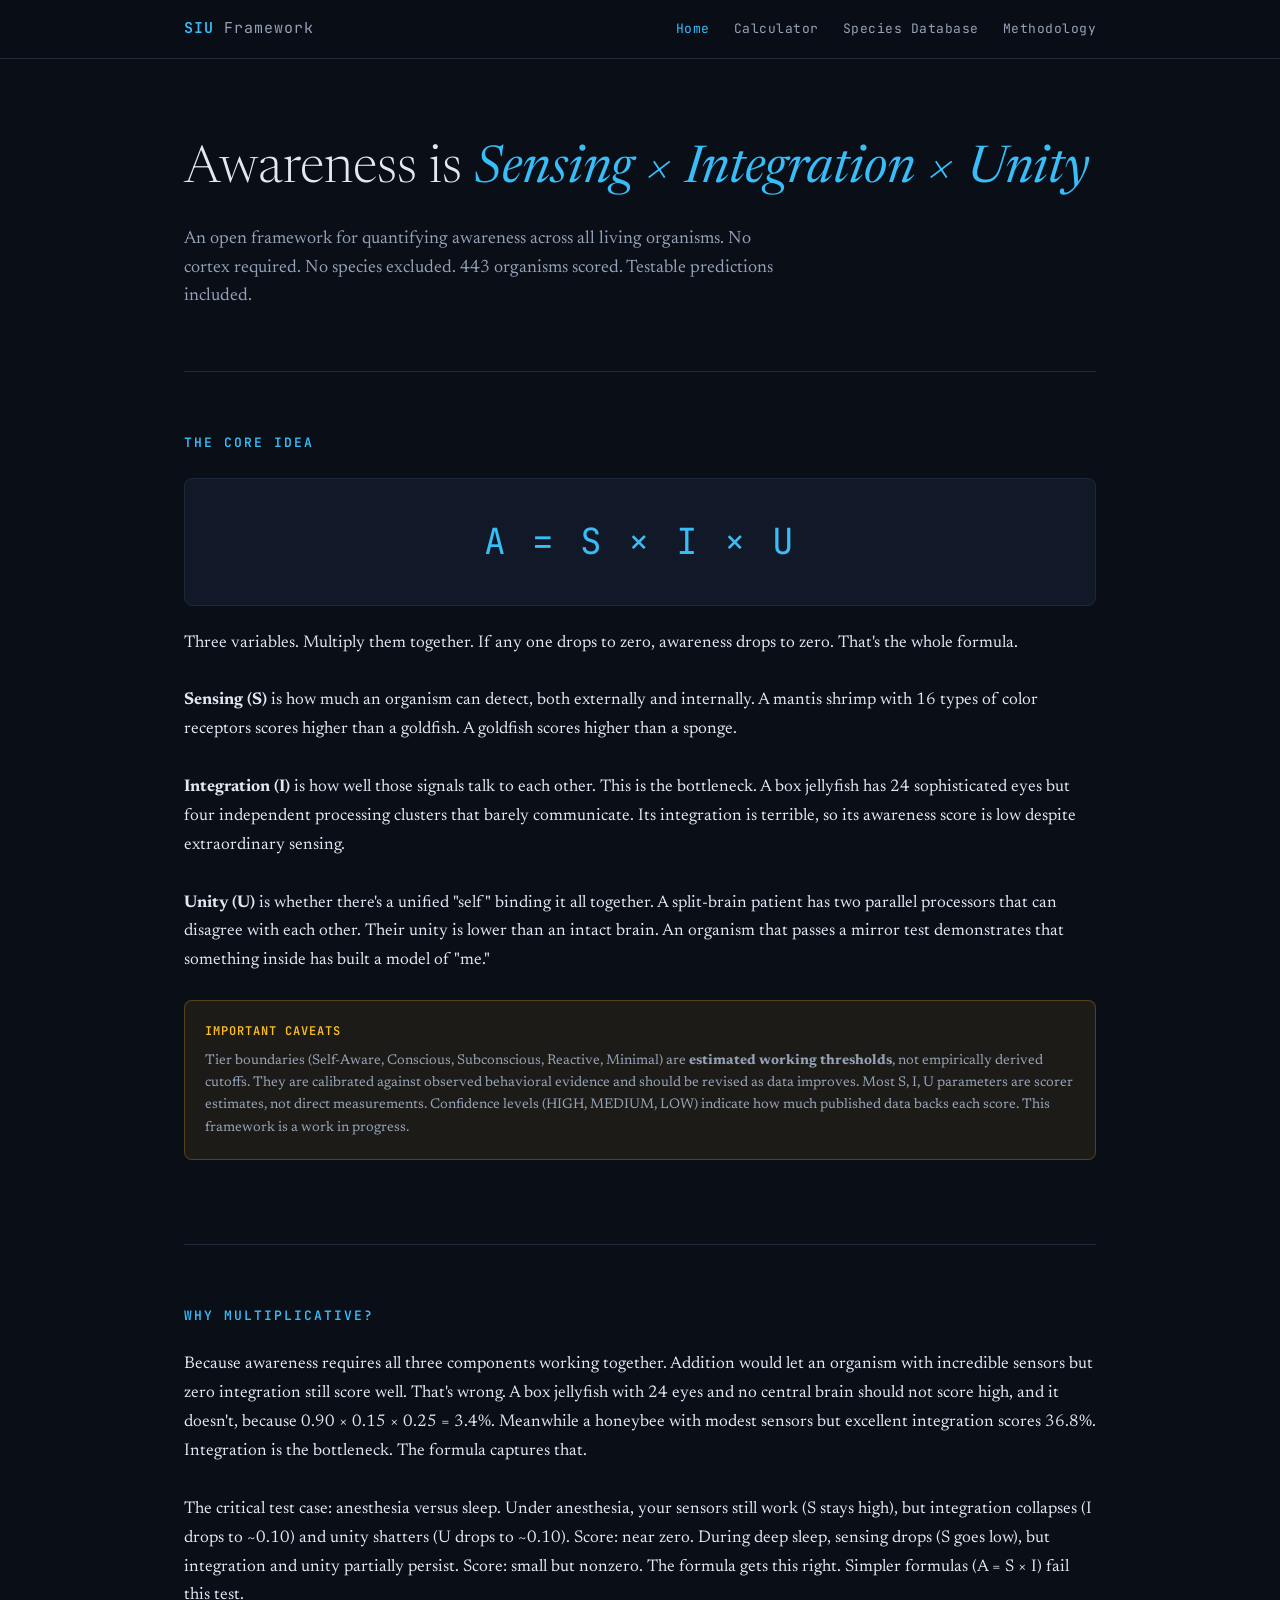
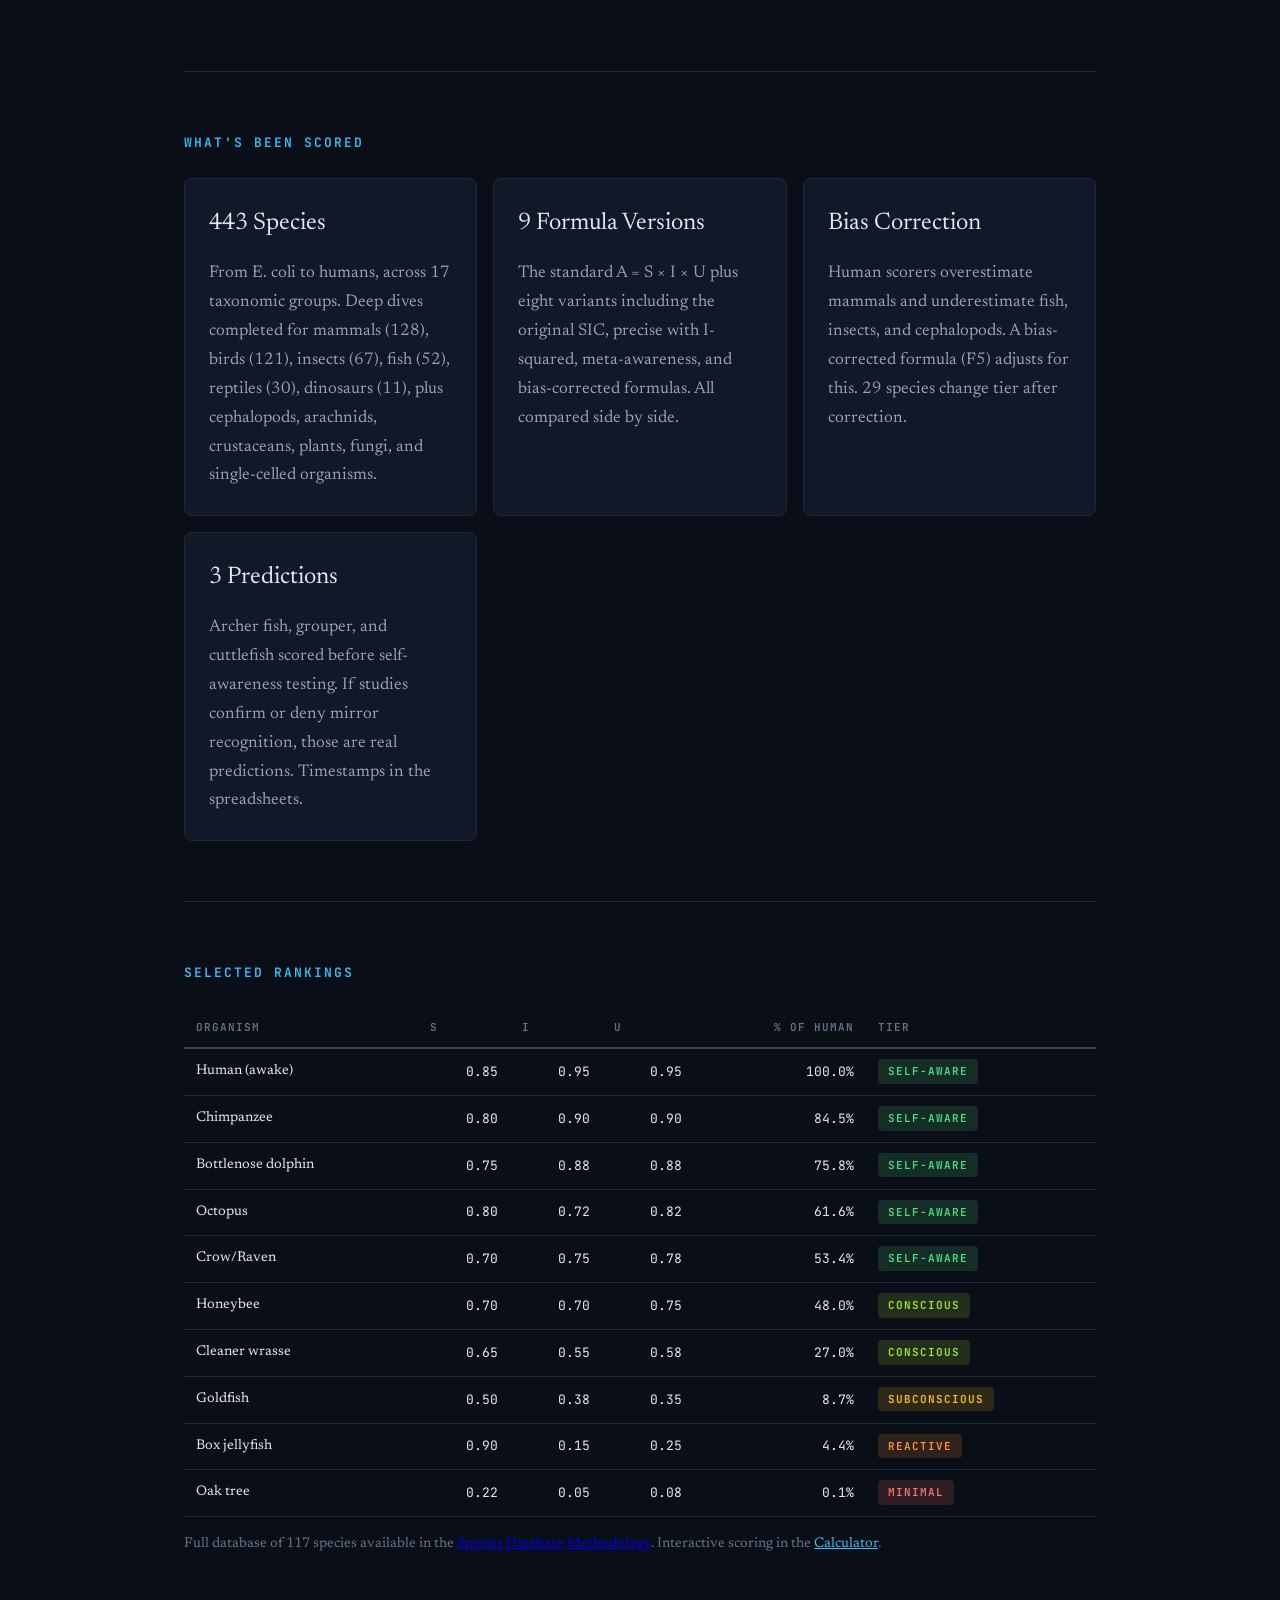
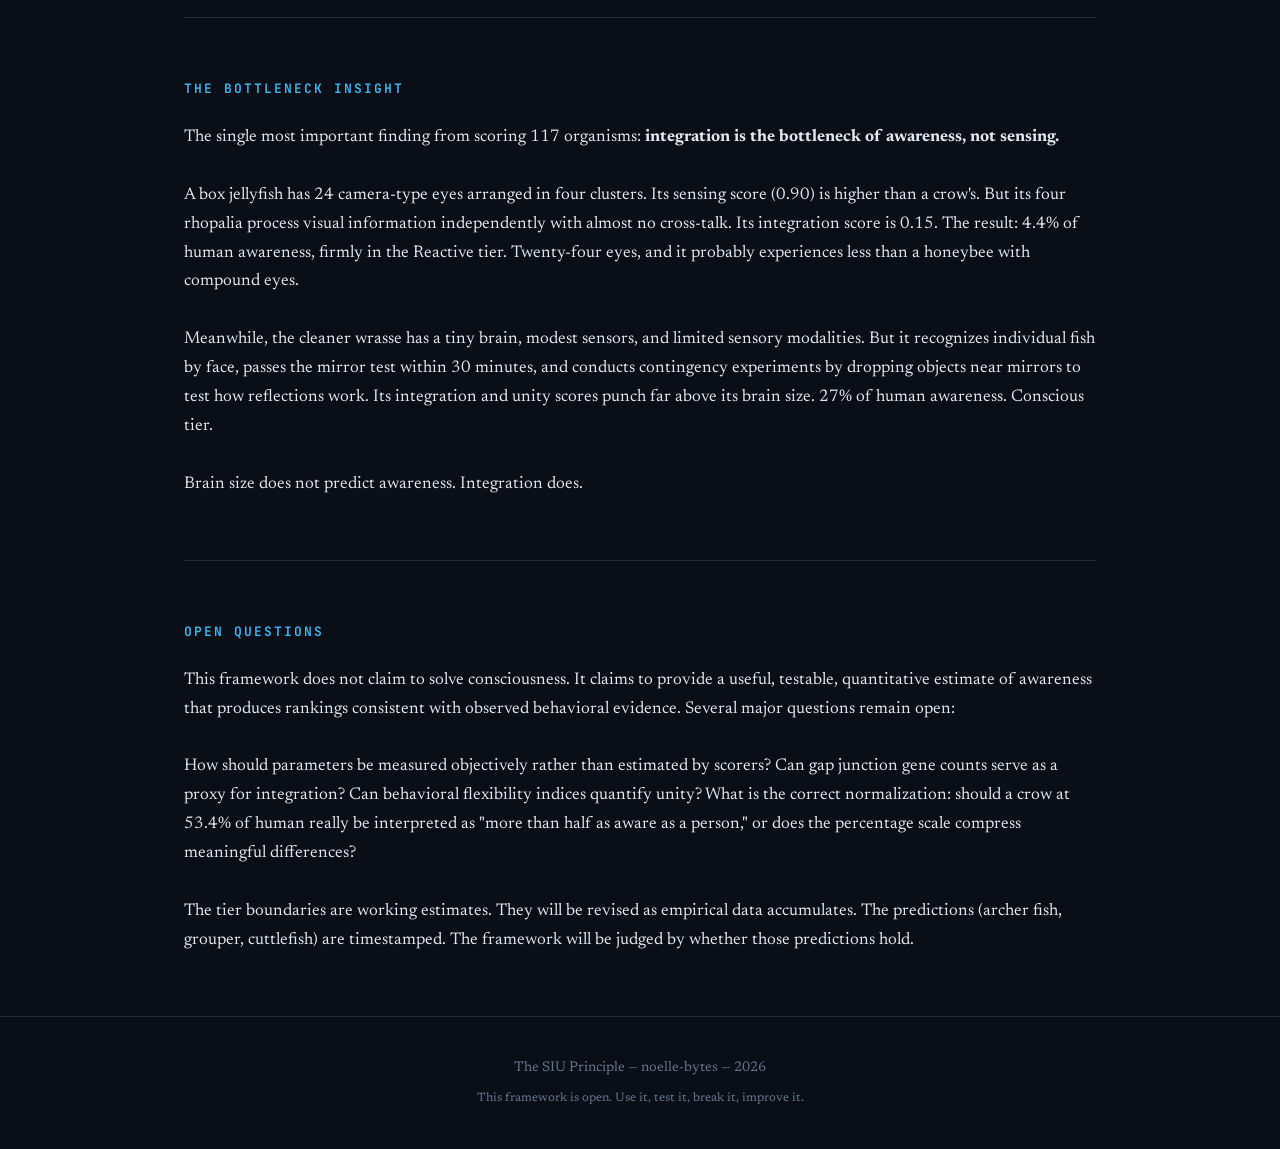
==== index.html @ 728e0bf7 "Add files via upload" ====
<!DOCTYPE html>
<html lang="en">
<head>
  <meta charset="UTF-8">
  <meta name="viewport" content="width=device-width, initial-scale=1.0">
  <title>The SIU Principle - A Framework for Measuring Awareness</title>
  <meta name="description" content="An open framework for quantifying awareness across all organisms using Sensing, Integration, and Unity. 117 species scored. Interactive calculator.">
  <link rel="stylesheet" href="style.css">
  <link rel="manifest" href="manifest.json">
  <meta name="theme-color" content="#0a0a0f">
  <link rel="apple-touch-icon" href="icon-192.png">
  <meta name="apple-mobile-web-app-capable" content="yes">
</head>
<body>

<nav>
  <div class="container">
    <a href="index.html" class="logo">SIU <span>Framework</span></a>
    <div class="links">
      <a href="index.html" class="active">Home</a>
      <a href="calculator.html">Calculator</a>
      <a href="species.html">Species Database</a>
      <a href="methodology.html">Methodology</a>
    </div>
  </div>
</nav>

<div class="container">

  <div class="hero">
    <h1>Awareness is <em>Sensing &times; Integration &times; Unity</em></h1>
    <p class="subtitle">An open framework for quantifying awareness across all living organisms. No cortex required. No species excluded. 443 organisms scored. Testable predictions included.</p>
  </div>

  <section>
    <h2>The Core Idea</h2>
    <div class="formula-display">A = S &times; I &times; U</div>
    <p>Three variables. Multiply them together. If any one drops to zero, awareness drops to zero. That's the whole formula.</p>
    <br>
    <p><strong>Sensing (S)</strong> is how much an organism can detect, both externally and internally. A mantis shrimp with 16 types of color receptors scores higher than a goldfish. A goldfish scores higher than a sponge.</p>
    <br>
    <p><strong>Integration (I)</strong> is how well those signals talk to each other. This is the bottleneck. A box jellyfish has 24 sophisticated eyes but four independent processing clusters that barely communicate. Its integration is terrible, so its awareness score is low despite extraordinary sensing.</p>
    <br>
    <p><strong>Unity (U)</strong> is whether there's a unified "self" binding it all together. A split-brain patient has two parallel processors that can disagree with each other. Their unity is lower than an intact brain. An organism that passes a mirror test demonstrates that something inside has built a model of "me."</p>

    <div class="caveat">
      <div class="caveat-title">Important Caveats</div>
      <p>Tier boundaries (Self-Aware, Conscious, Subconscious, Reactive, Minimal) are <strong>estimated working thresholds</strong>, not empirically derived cutoffs. They are calibrated against observed behavioral evidence and should be revised as data improves. Most S, I, U parameters are scorer estimates, not direct measurements. Confidence levels (HIGH, MEDIUM, LOW) indicate how much published data backs each score. This framework is a work in progress.</p>
    </div>
  </section>

  <section>
    <h2>Why Multiplicative?</h2>
    <p>Because awareness requires all three components working together. Addition would let an organism with incredible sensors but zero integration still score well. That's wrong. A box jellyfish with 24 eyes and no central brain should not score high, and it doesn't, because 0.90 &times; 0.15 &times; 0.25 = 3.4%. Meanwhile a honeybee with modest sensors but excellent integration scores 36.8%. Integration is the bottleneck. The formula captures that.</p>
    <br>
    <p>The critical test case: anesthesia versus sleep. Under anesthesia, your sensors still work (S stays high), but integration collapses (I drops to ~0.10) and unity shatters (U drops to ~0.10). Score: near zero. During deep sleep, sensing drops (S goes low), but integration and unity partially persist. Score: small but nonzero. The formula gets this right. Simpler formulas (A = S &times; I) fail this test.</p>
  </section>

  <section>
    <h2>What's Been Scored</h2>
    <div class="card-grid">
      <div class="card">
        <h3>443 Species</h3>
        <p style="color: var(--text-dim)">From E. coli to humans, across 17 taxonomic groups. Deep dives completed for mammals (128), birds (121), insects (67), fish (52), reptiles (30), dinosaurs (11), plus cephalopods, arachnids, crustaceans, plants, fungi, and single-celled organisms.</p>
      </div>
      <div class="card">
        <h3>9 Formula Versions</h3>
        <p style="color: var(--text-dim)">The standard A = S &times; I &times; U plus eight variants including the original SIC, precise with I-squared, meta-awareness, and bias-corrected formulas. All compared side by side.</p>
      </div>
      <div class="card">
        <h3>Bias Correction</h3>
        <p style="color: var(--text-dim)">Human scorers overestimate mammals and underestimate fish, insects, and cephalopods. A bias-corrected formula (F5) adjusts for this. 29 species change tier after correction.</p>
      </div>
      <div class="card">
        <h3>3 Predictions</h3>
        <p style="color: var(--text-dim)">Archer fish, grouper, and cuttlefish scored before self-awareness testing. If studies confirm or deny mirror recognition, those are real predictions. Timestamps in the spreadsheets.</p>
      </div>
    </div>
  </section>

  <section>
    <h2>Selected Rankings</h2>
    <table>
      <thead>
        <tr><th>Organism</th><th>S</th><th>I</th><th>U</th><th style="text-align:right">% of Human</th><th>Tier</th></tr>
      </thead>
      <tbody>
        <tr><td>Human (awake)</td><td class="num">0.85</td><td class="num">0.95</td><td class="num">0.95</td><td class="num">100.0%</td><td><span class="tier-badge tier-selfaware">Self-Aware</span></td></tr>
        <tr><td>Chimpanzee</td><td class="num">0.80</td><td class="num">0.90</td><td class="num">0.90</td><td class="num">84.5%</td><td><span class="tier-badge tier-selfaware">Self-Aware</span></td></tr>
        <tr><td>Bottlenose dolphin</td><td class="num">0.75</td><td class="num">0.88</td><td class="num">0.88</td><td class="num">75.8%</td><td><span class="tier-badge tier-selfaware">Self-Aware</span></td></tr>
        <tr><td>Octopus</td><td class="num">0.80</td><td class="num">0.72</td><td class="num">0.82</td><td class="num">61.6%</td><td><span class="tier-badge tier-selfaware">Self-Aware</span></td></tr>
        <tr><td>Crow/Raven</td><td class="num">0.70</td><td class="num">0.75</td><td class="num">0.78</td><td class="num">53.4%</td><td><span class="tier-badge tier-selfaware">Self-Aware</span></td></tr>
        <tr><td>Honeybee</td><td class="num">0.70</td><td class="num">0.70</td><td class="num">0.75</td><td class="num">48.0%</td><td><span class="tier-badge tier-conscious">Conscious</span></td></tr>
        <tr><td>Cleaner wrasse</td><td class="num">0.65</td><td class="num">0.55</td><td class="num">0.58</td><td class="num">27.0%</td><td><span class="tier-badge tier-conscious">Conscious</span></td></tr>
        <tr><td>Goldfish</td><td class="num">0.50</td><td class="num">0.38</td><td class="num">0.35</td><td class="num">8.7%</td><td><span class="tier-badge tier-subconscious">Subconscious</span></td></tr>
        <tr><td>Box jellyfish</td><td class="num">0.90</td><td class="num">0.15</td><td class="num">0.25</td><td class="num">4.4%</td><td><span class="tier-badge tier-reactive">Reactive</span></td></tr>
        <tr><td>Oak tree</td><td class="num">0.22</td><td class="num">0.05</td><td class="num">0.08</td><td class="num">0.1%</td><td><span class="tier-badge tier-minimal">Minimal</span></td></tr>
      </tbody>
    </table>
    <p style="margin-top: 16px; font-size: 14px; color: var(--text-muted)">Full database of 117 species available in the <a href="species.html">Species Database</a>
      <a href="methodology.html">Methodology</a>. Interactive scoring in the <a href="calculator.html" style="color: var(--accent)">Calculator</a>.</p>
  </section>

  <section>
    <h2>The Bottleneck Insight</h2>
    <p>The single most important finding from scoring 117 organisms: <strong>integration is the bottleneck of awareness, not sensing.</strong></p>
    <br>
    <p>A box jellyfish has 24 camera-type eyes arranged in four clusters. Its sensing score (0.90) is higher than a crow's. But its four rhopalia process visual information independently with almost no cross-talk. Its integration score is 0.15. The result: 4.4% of human awareness, firmly in the Reactive tier. Twenty-four eyes, and it probably experiences less than a honeybee with compound eyes.</p>
    <br>
    <p>Meanwhile, the cleaner wrasse has a tiny brain, modest sensors, and limited sensory modalities. But it recognizes individual fish by face, passes the mirror test within 30 minutes, and conducts contingency experiments by dropping objects near mirrors to test how reflections work. Its integration and unity scores punch far above its brain size. 27% of human awareness. Conscious tier.</p>
    <br>
    <p>Brain size does not predict awareness. Integration does.</p>
  </section>

  <section>
    <h2>Open Questions</h2>
    <p>This framework does not claim to solve consciousness. It claims to provide a useful, testable, quantitative estimate of awareness that produces rankings consistent with observed behavioral evidence. Several major questions remain open:</p>
    <br>
    <p>How should parameters be measured objectively rather than estimated by scorers? Can gap junction gene counts serve as a proxy for integration? Can behavioral flexibility indices quantify unity? What is the correct normalization: should a crow at 53.4% of human really be interpreted as "more than half as aware as a person," or does the percentage scale compress meaningful differences?</p>
    <br>
    <p>The tier boundaries are working estimates. They will be revised as empirical data accumulates. The predictions (archer fish, grouper, cuttlefish) are timestamped. The framework will be judged by whether those predictions hold.</p>
  </section>

</div>

<footer>
  <div class="container">
    <p>The SIU Principle &mdash; noelle-bytes &mdash; 2026</p>
    <p style="margin-top: 8px; font-size: 12px;">This framework is open. Use it, test it, break it, improve it.</p>
  </div>
</footer>

<script>
if ('serviceWorker' in navigator) {
  navigator.serviceWorker.register('/sw.js')
    .then(() => console.log('SIU offline ready'))
    .catch(err => console.log('SW error:', err));
}
</script>
</body>
</html>
---- style.css ----
@import url('https://fonts.googleapis.com/css2?family=JetBrains+Mono:wght@400;600&family=Newsreader:ital,wght@0,300;0,400;0,600;1,300;1,400&display=swap');

:root {
  --bg: #0a0e17;
  --bg-card: #111827;
  --bg-card-hover: #1a2332;
  --border: #1e293b;
  --border-accent: #334155;
  --text: #e2e8f0;
  --text-dim: #94a3b8;
  --text-muted: #64748b;
  --accent: #38bdf8;
  --accent-dim: #0c4a6e;
  --tier-selfaware: #4ade80;
  --tier-conscious: #a3e635;
  --tier-subconscious: #fbbf24;
  --tier-reactive: #fb923c;
  --tier-minimal: #f87171;
  --mono: 'JetBrains Mono', monospace;
  --serif: 'Newsreader', Georgia, serif;
}

* { margin: 0; padding: 0; box-sizing: border-box; }

body {
  background: var(--bg);
  color: var(--text);
  font-family: var(--serif);
  font-size: 17px;
  line-height: 1.7;
  min-height: 100vh;
}

.container { max-width: 960px; margin: 0 auto; padding: 0 24px; }
.wide-container { max-width: 1200px; margin: 0 auto; padding: 0 24px; }

/* NAV */
nav {
  border-bottom: 1px solid var(--border);
  padding: 16px 0;
  position: sticky; top: 0;
  background: rgba(10, 14, 23, 0.92);
  backdrop-filter: blur(12px);
  z-index: 100;
}
nav .container {
  display: flex; align-items: center; justify-content: space-between;
  flex-wrap: wrap; gap: 12px;
}
nav .logo {
  font-family: var(--mono); font-size: 15px; font-weight: 600;
  color: var(--accent); text-decoration: none; letter-spacing: 1px;
}
nav .logo span { color: var(--text-dim); font-weight: 400; }
nav .links { display: flex; gap: 24px; flex-wrap: wrap; }
nav .links a {
  font-family: var(--mono); font-size: 13px; color: var(--text-dim);
  text-decoration: none; letter-spacing: 0.5px;
  transition: color 0.2s;
}
nav .links a:hover, nav .links a.active { color: var(--accent); }

/* HERO */
.hero {
  padding: 80px 0 60px;
  border-bottom: 1px solid var(--border);
}
.hero h1 {
  font-family: var(--serif); font-size: clamp(32px, 5vw, 52px);
  font-weight: 300; line-height: 1.2; margin-bottom: 24px;
  color: var(--text);
}
.hero h1 em { font-style: italic; color: var(--accent); font-weight: 400; }
.hero .subtitle {
  font-size: 18px; color: var(--text-dim); max-width: 600px;
  line-height: 1.6;
}

/* SECTIONS */
section { padding: 60px 0; border-bottom: 1px solid var(--border); }
section:last-of-type { border-bottom: none; }
h2 {
  font-family: var(--mono); font-size: 13px; font-weight: 600;
  text-transform: uppercase; letter-spacing: 2px;
  color: var(--accent); margin-bottom: 24px;
}
h3 {
  font-family: var(--serif); font-size: 24px; font-weight: 400;
  margin-bottom: 16px;
}

/* CARDS */
.card {
  background: var(--bg-card); border: 1px solid var(--border);
  border-radius: 8px; padding: 24px;
  transition: border-color 0.2s, background 0.2s;
}
.card:hover { border-color: var(--border-accent); background: var(--bg-card-hover); }

.card-grid {
  display: grid; grid-template-columns: repeat(auto-fit, minmax(280px, 1fr));
  gap: 16px;
}

/* FORMULA DISPLAY */
.formula-display {
  font-family: var(--mono); font-size: clamp(20px, 4vw, 36px);
  text-align: center; padding: 32px;
  background: var(--bg-card); border: 1px solid var(--border);
  border-radius: 8px; margin: 24px 0;
  color: var(--accent); letter-spacing: 2px;
}

/* TIER BADGES */
.tier-badge {
  display: inline-block; padding: 3px 10px; border-radius: 4px;
  font-family: var(--mono); font-size: 11px; font-weight: 600;
  text-transform: uppercase; letter-spacing: 1px;
}
.tier-selfaware { background: rgba(74,222,128,0.15); color: var(--tier-selfaware); }
.tier-conscious { background: rgba(163,230,53,0.15); color: var(--tier-conscious); }
.tier-subconscious { background: rgba(251,191,36,0.15); color: var(--tier-subconscious); }
.tier-reactive { background: rgba(251,146,60,0.15); color: var(--tier-reactive); }
.tier-minimal { background: rgba(248,113,113,0.15); color: var(--tier-minimal); }

/* TABLES */
table {
  width: 100%; border-collapse: collapse;
  font-size: 14px;
}
th {
  font-family: var(--mono); font-size: 11px; font-weight: 600;
  text-transform: uppercase; letter-spacing: 1px;
  color: var(--text-muted); text-align: left;
  padding: 10px 12px; border-bottom: 2px solid var(--border-accent);
  position: sticky; top: 60px; background: var(--bg);
}
td {
  padding: 10px 12px; border-bottom: 1px solid var(--border);
  vertical-align: middle;
}
tr:hover td { background: rgba(56, 189, 248, 0.03); }
.num { font-family: var(--mono); font-size: 13px; text-align: right; }

/* INPUTS */
input[type="range"] {
  -webkit-appearance: none; width: 100%; height: 6px;
  background: var(--border-accent); border-radius: 3px; outline: none;
}
input[type="range"]::-webkit-slider-thumb {
  -webkit-appearance: none; width: 18px; height: 18px;
  background: var(--accent); border-radius: 50%; cursor: pointer;
}
input[type="range"]::-moz-range-thumb {
  width: 18px; height: 18px;
  background: var(--accent); border-radius: 50%; cursor: pointer; border: none;
}
.slider-row {
  display: flex; align-items: center; gap: 16px; margin-bottom: 20px;
}
.slider-label {
  font-family: var(--mono); font-size: 14px; font-weight: 600;
  min-width: 24px; color: var(--accent);
}
.slider-value {
  font-family: var(--mono); font-size: 18px; font-weight: 600;
  min-width: 48px; text-align: right; color: var(--text);
}
.slider-desc {
  font-size: 13px; color: var(--text-dim); margin-top: -12px;
  margin-bottom: 20px; padding-left: 40px;
}

/* RESULTS */
.result-big {
  font-family: var(--mono); font-size: clamp(40px, 8vw, 72px);
  font-weight: 600; text-align: center;
  margin: 20px 0 8px;
}
.result-label {
  font-family: var(--mono); font-size: 12px; text-align: center;
  color: var(--text-muted); text-transform: uppercase; letter-spacing: 2px;
}

/* SEARCH */
.search-box {
  width: 100%; padding: 12px 16px;
  background: var(--bg-card); border: 1px solid var(--border);
  border-radius: 6px; color: var(--text);
  font-family: var(--mono); font-size: 14px;
  outline: none; transition: border-color 0.2s;
}
.search-box:focus { border-color: var(--accent); }
.search-box::placeholder { color: var(--text-muted); }

/* FILTER CHIPS */
.filter-row { display: flex; gap: 8px; flex-wrap: wrap; margin: 16px 0; }
.chip {
  font-family: var(--mono); font-size: 11px; padding: 5px 12px;
  border: 1px solid var(--border); border-radius: 20px;
  color: var(--text-dim); cursor: pointer;
  transition: all 0.2s; background: transparent;
}
.chip:hover { border-color: var(--accent); color: var(--accent); }
.chip.active { background: var(--accent-dim); border-color: var(--accent); color: var(--accent); }

/* CAVEAT BOX */
.caveat {
  background: rgba(251, 191, 36, 0.08);
  border: 1px solid rgba(251, 191, 36, 0.25);
  border-radius: 8px; padding: 20px;
  margin: 24px 0;
}
.caveat-title {
  font-family: var(--mono); font-size: 12px; font-weight: 600;
  color: #fbbf24; text-transform: uppercase; letter-spacing: 1px;
  margin-bottom: 8px;
}
.caveat p { font-size: 14px; color: var(--text-dim); line-height: 1.6; }

/* PREDICTION BADGE */
.prediction-badge {
  display: inline-block; padding: 2px 8px; border-radius: 3px;
  font-family: var(--mono); font-size: 10px; font-weight: 600;
  background: rgba(56, 189, 248, 0.15); color: var(--accent);
  text-transform: uppercase; letter-spacing: 1px;
}

/* FOOTER */
footer {
  border-top: 1px solid var(--border); padding: 40px 0;
  text-align: center; color: var(--text-muted);
  font-size: 14px;
}
footer a { color: var(--accent); text-decoration: none; }

/* RESPONSIVE */
@media (max-width: 640px) {
  .hero { padding: 48px 0 36px; }
  section { padding: 36px 0; }
  nav .links { gap: 16px; }
  .slider-row { flex-wrap: wrap; }
  .calc-grid { grid-template-columns: 1fr !important; }
}
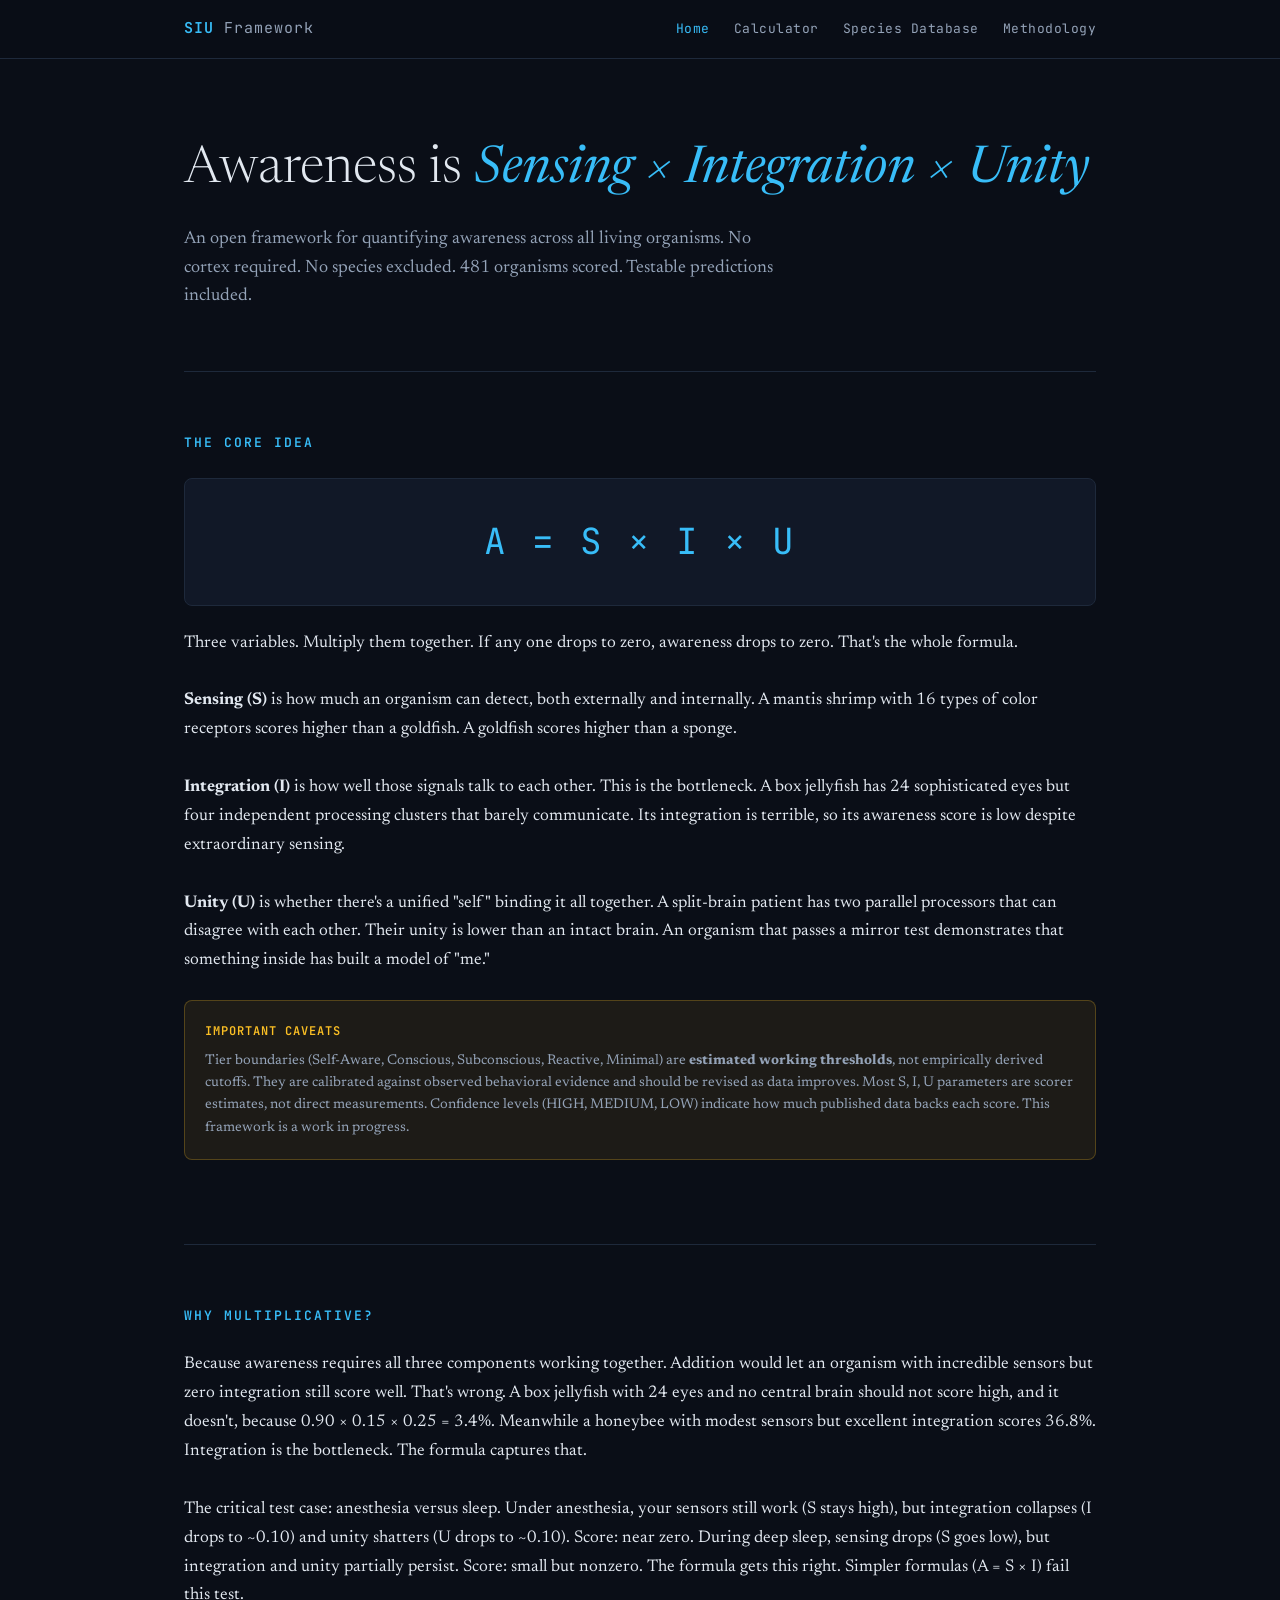
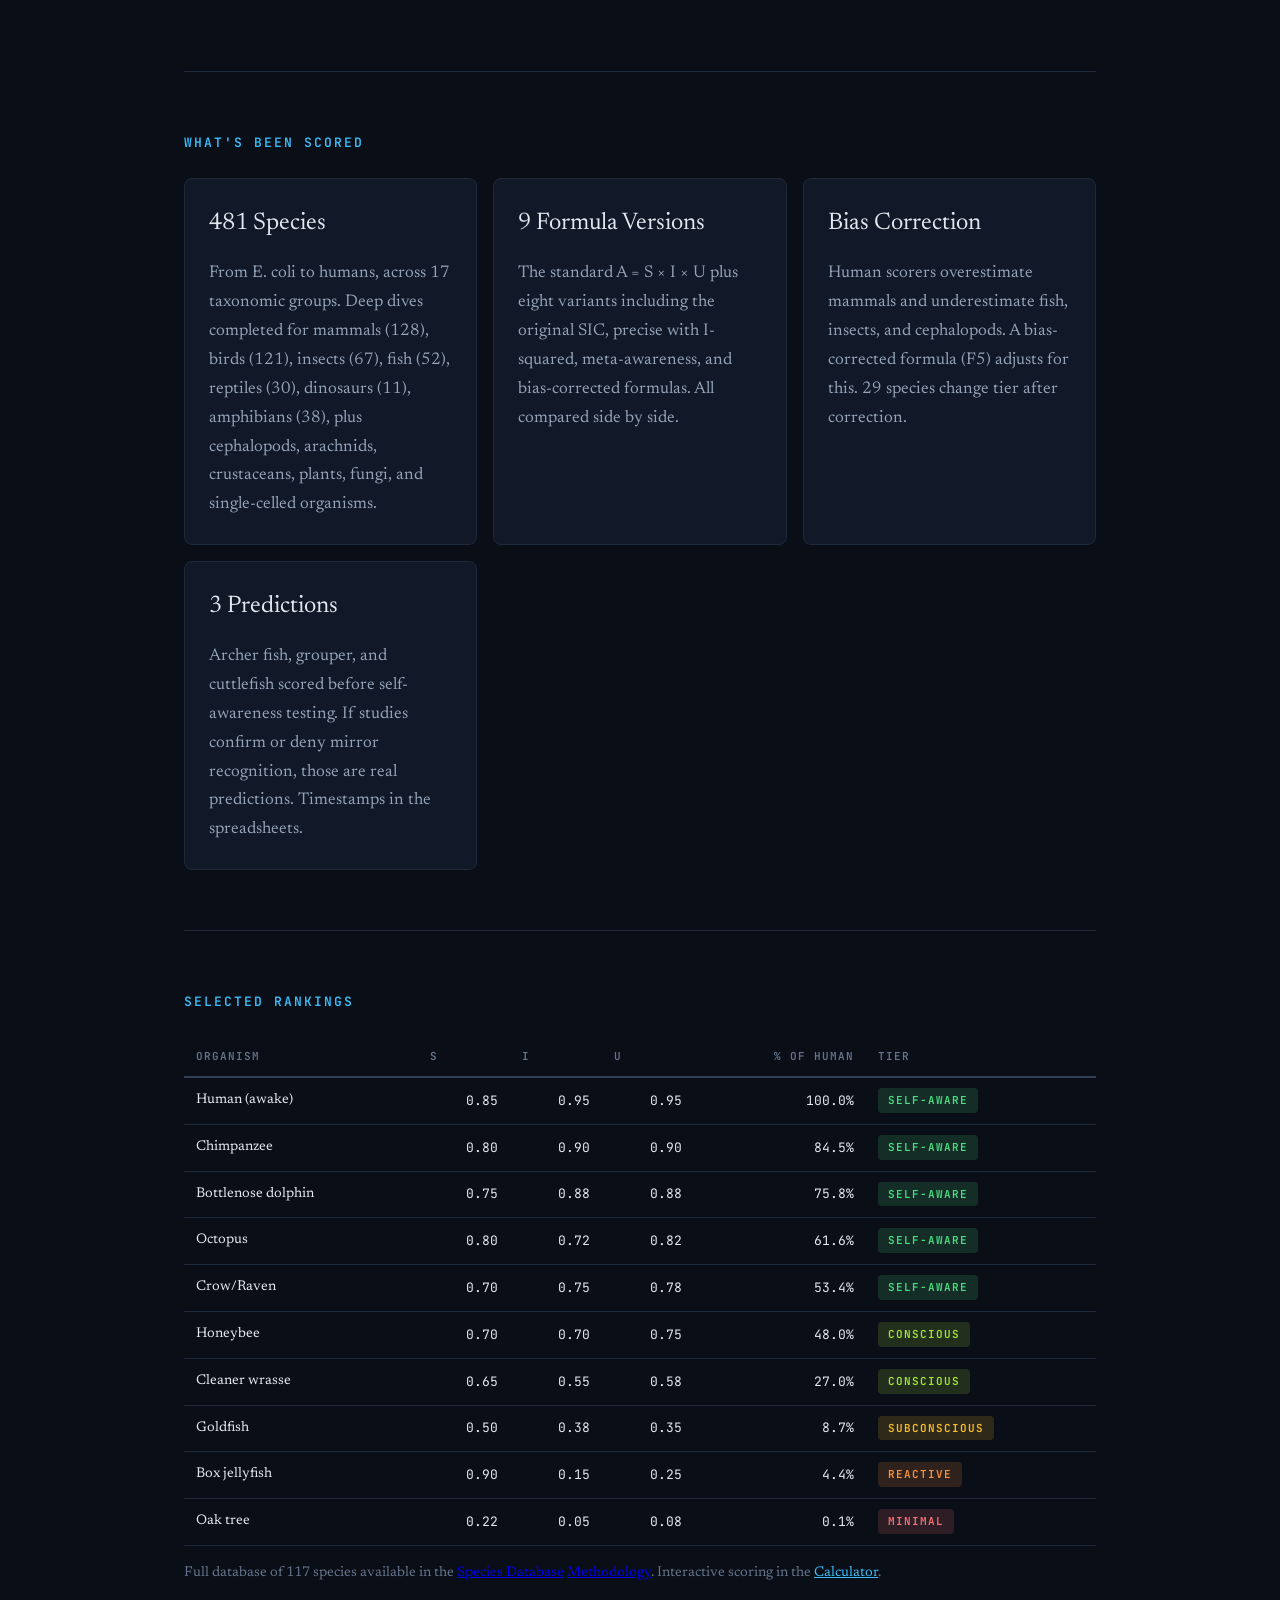
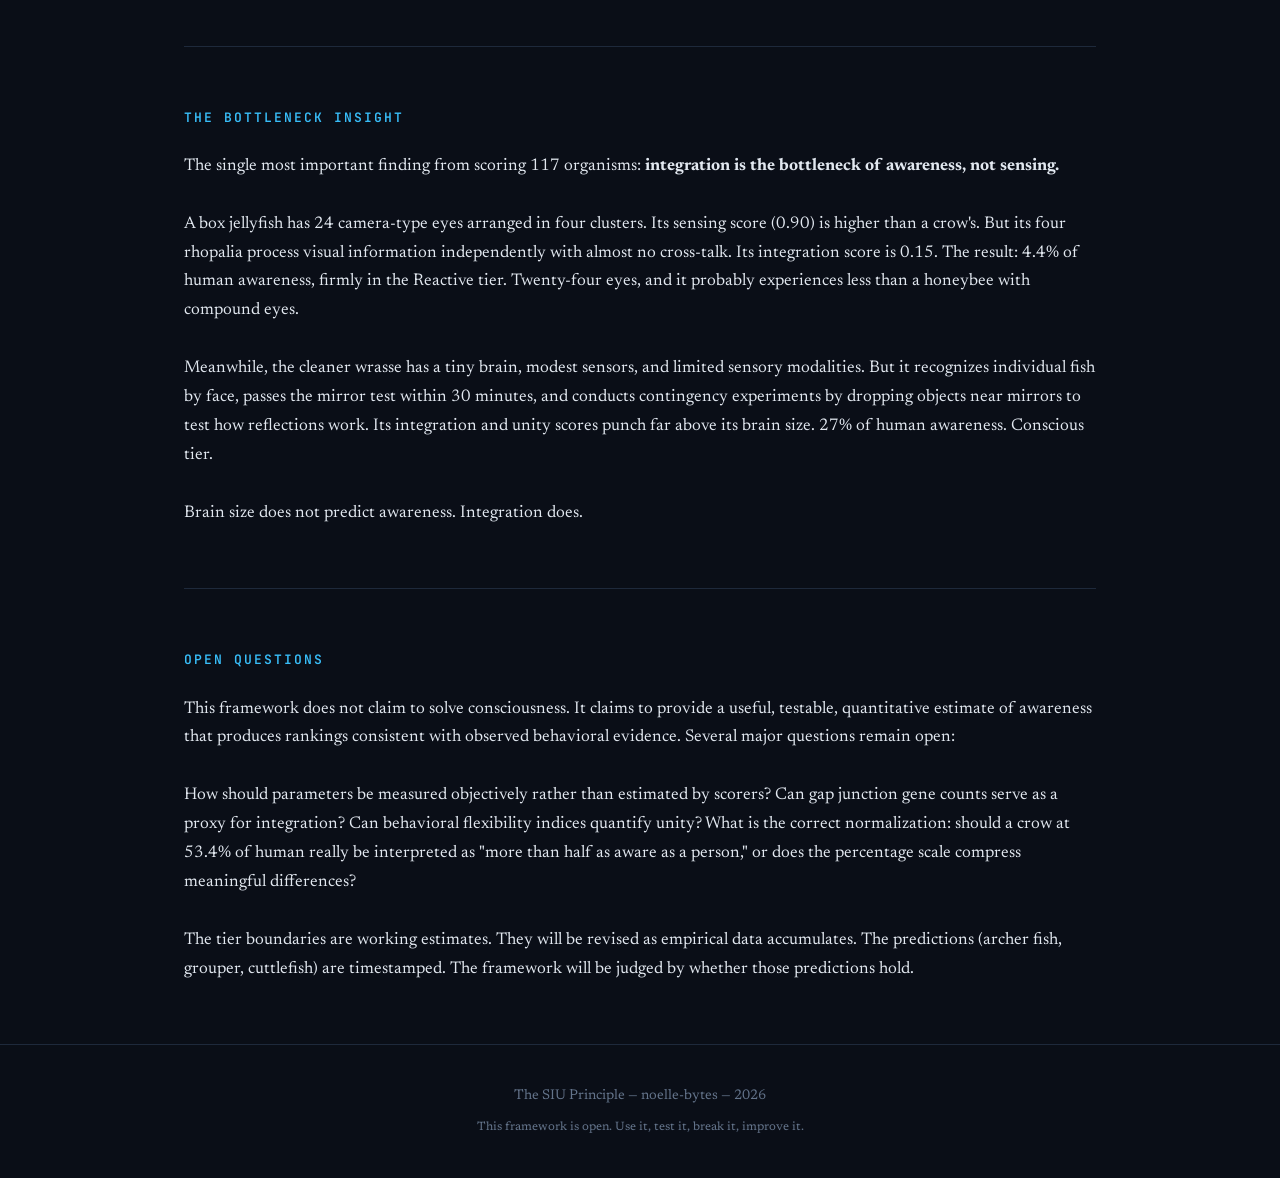
==== commit d13951a5: "Add files via upload" ====
--- a/index.html
+++ b/index.html
@@ -2,14 +2,13 @@
 <html lang="en">
 <head>
   <meta charset="UTF-8">
+  <link rel="manifest" href="manifest.json">
+  <meta name="theme-color" content="#38bdf8">
+  <link rel="apple-touch-icon" href="icon-192.png">
   <meta name="viewport" content="width=device-width, initial-scale=1.0">
   <title>The SIU Principle - A Framework for Measuring Awareness</title>
   <meta name="description" content="An open framework for quantifying awareness across all organisms using Sensing, Integration, and Unity. 117 species scored. Interactive calculator.">
   <link rel="stylesheet" href="style.css">
-  <link rel="manifest" href="manifest.json">
-  <meta name="theme-color" content="#0a0a0f">
-  <link rel="apple-touch-icon" href="icon-192.png">
-  <meta name="apple-mobile-web-app-capable" content="yes">
 </head>
 <body>
 
@@ -29,7 +28,7 @@
 
   <div class="hero">
     <h1>Awareness is <em>Sensing &times; Integration &times; Unity</em></h1>
-    <p class="subtitle">An open framework for quantifying awareness across all living organisms. No cortex required. No species excluded. 443 organisms scored. Testable predictions included.</p>
+    <p class="subtitle">An open framework for quantifying awareness across all living organisms. No cortex required. No species excluded. 481 organisms scored. Testable predictions included.</p>
   </div>
 
   <section>
@@ -60,8 +59,8 @@
     <h2>What's Been Scored</h2>
     <div class="card-grid">
       <div class="card">
-        <h3>443 Species</h3>
-        <p style="color: var(--text-dim)">From E. coli to humans, across 17 taxonomic groups. Deep dives completed for mammals (128), birds (121), insects (67), fish (52), reptiles (30), dinosaurs (11), plus cephalopods, arachnids, crustaceans, plants, fungi, and single-celled organisms.</p>
+        <h3>481 Species</h3>
+        <p style="color: var(--text-dim)">From E. coli to humans, across 17 taxonomic groups. Deep dives completed for mammals (128), birds (121), insects (67), fish (52), reptiles (30), dinosaurs (11), amphibians (38), plus cephalopods, arachnids, crustaceans, plants, fungi, and single-celled organisms.</p>
       </div>
       <div class="card">
         <h3>9 Formula Versions</h3>
@@ -130,12 +129,6 @@
   </div>
 </footer>
 
-<script>
-if ('serviceWorker' in navigator) {
-  navigator.serviceWorker.register('/sw.js')
-    .then(() => console.log('SIU offline ready'))
-    .catch(err => console.log('SW error:', err));
-}
-</script>
+<script>if("serviceWorker" in navigator)navigator.serviceWorker.register("sw.js")</script>
 </body>
 </html>
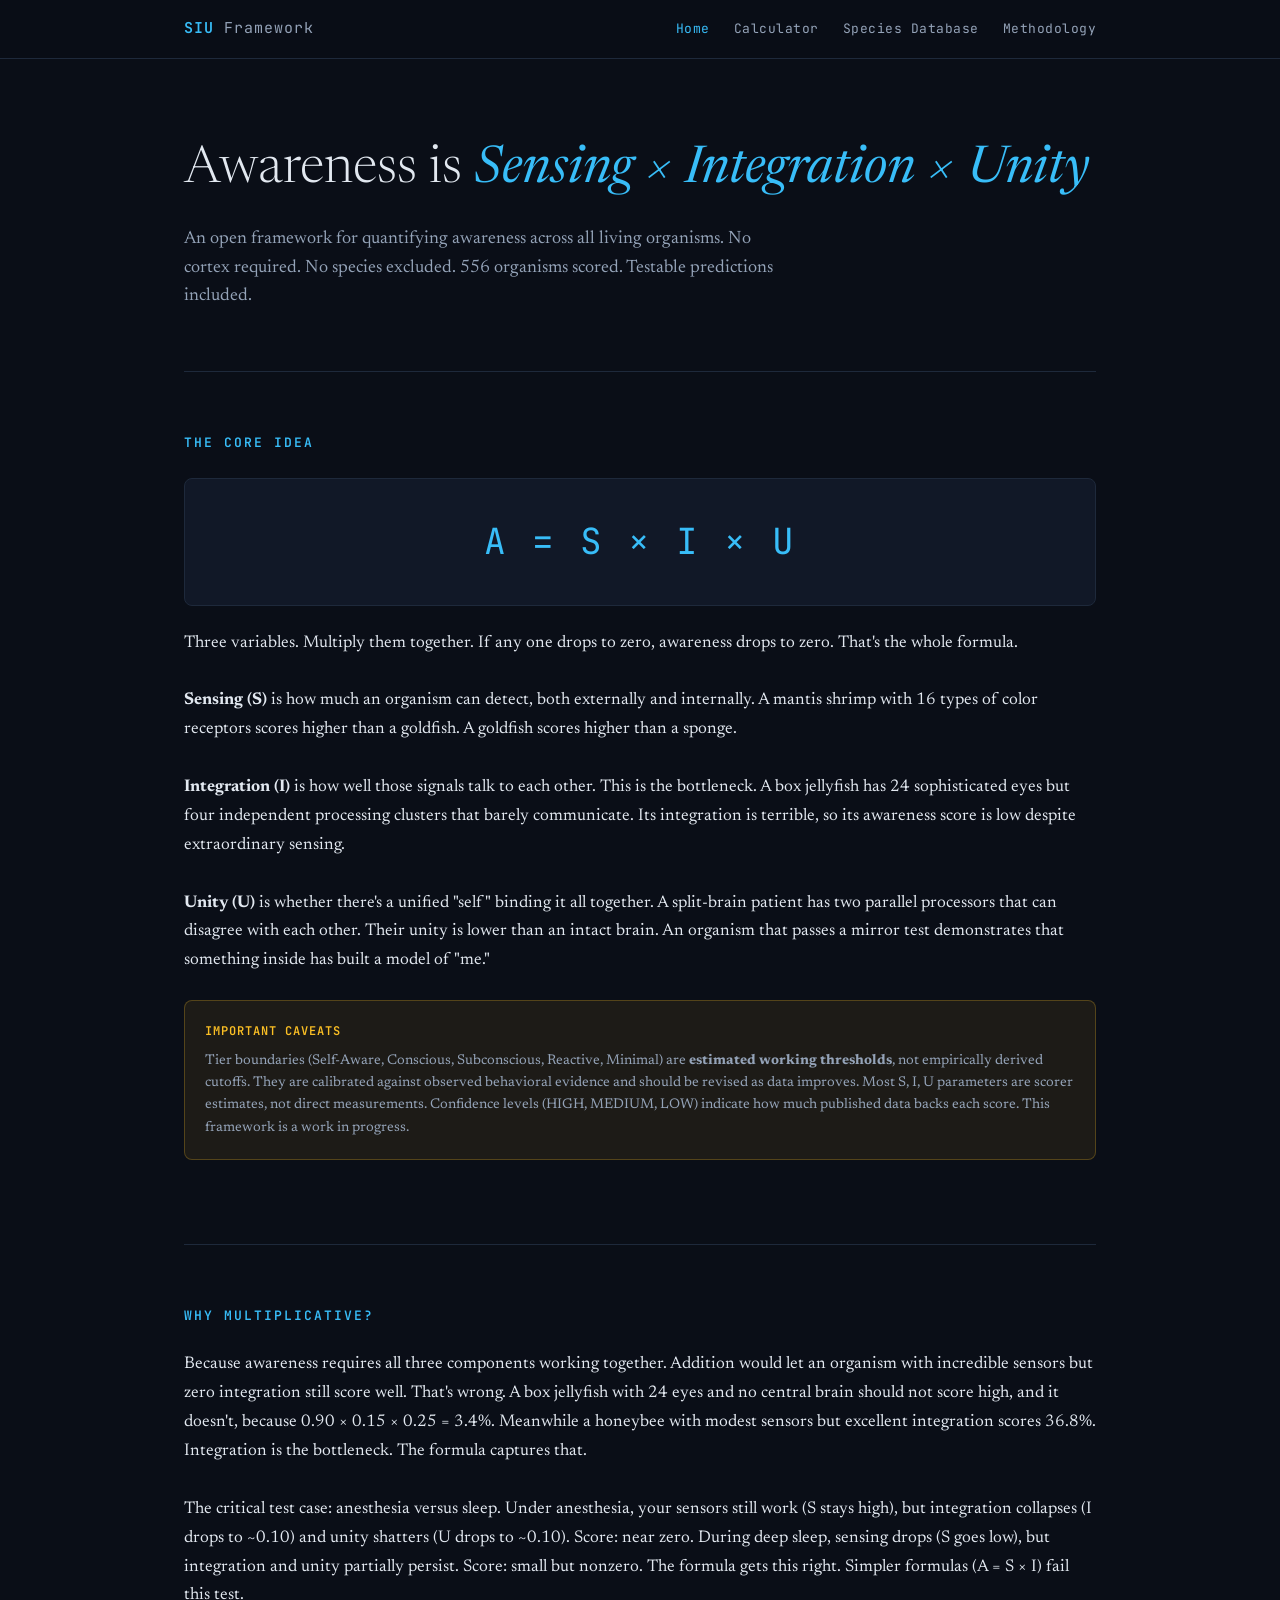
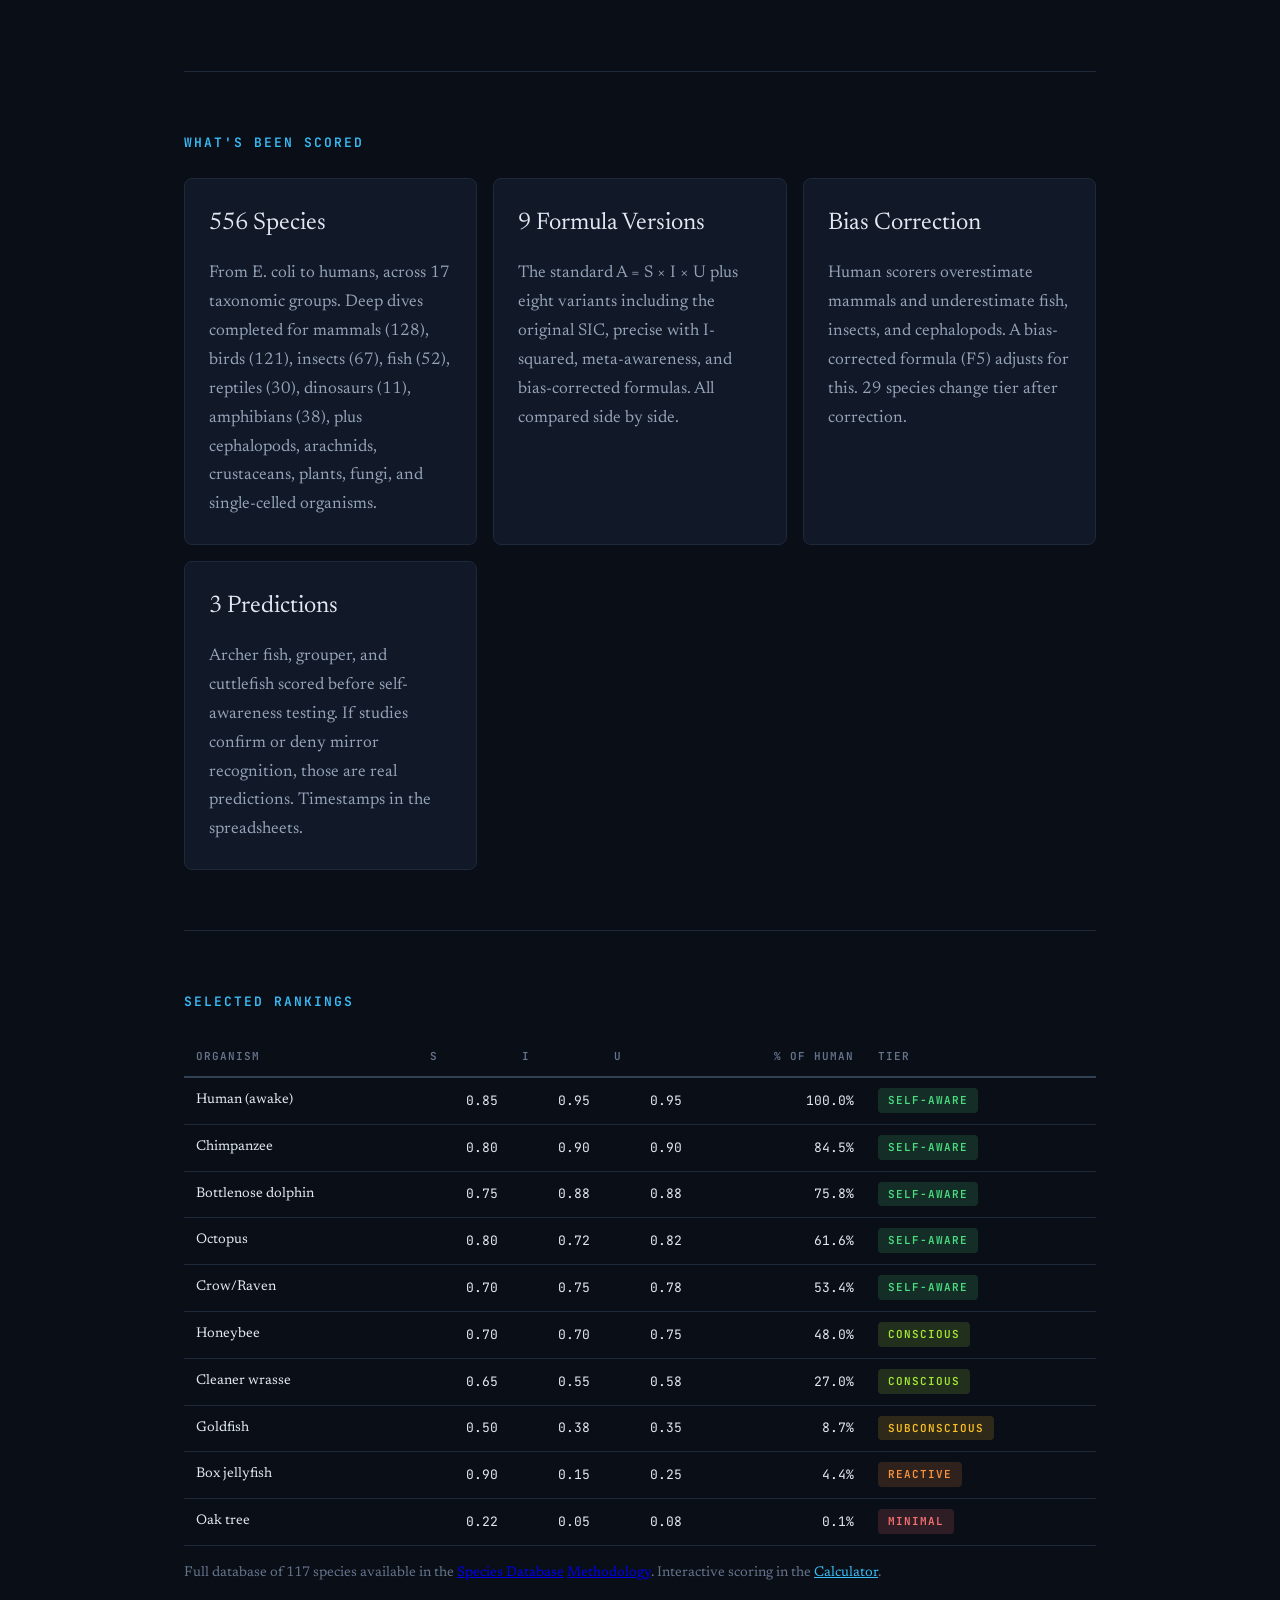
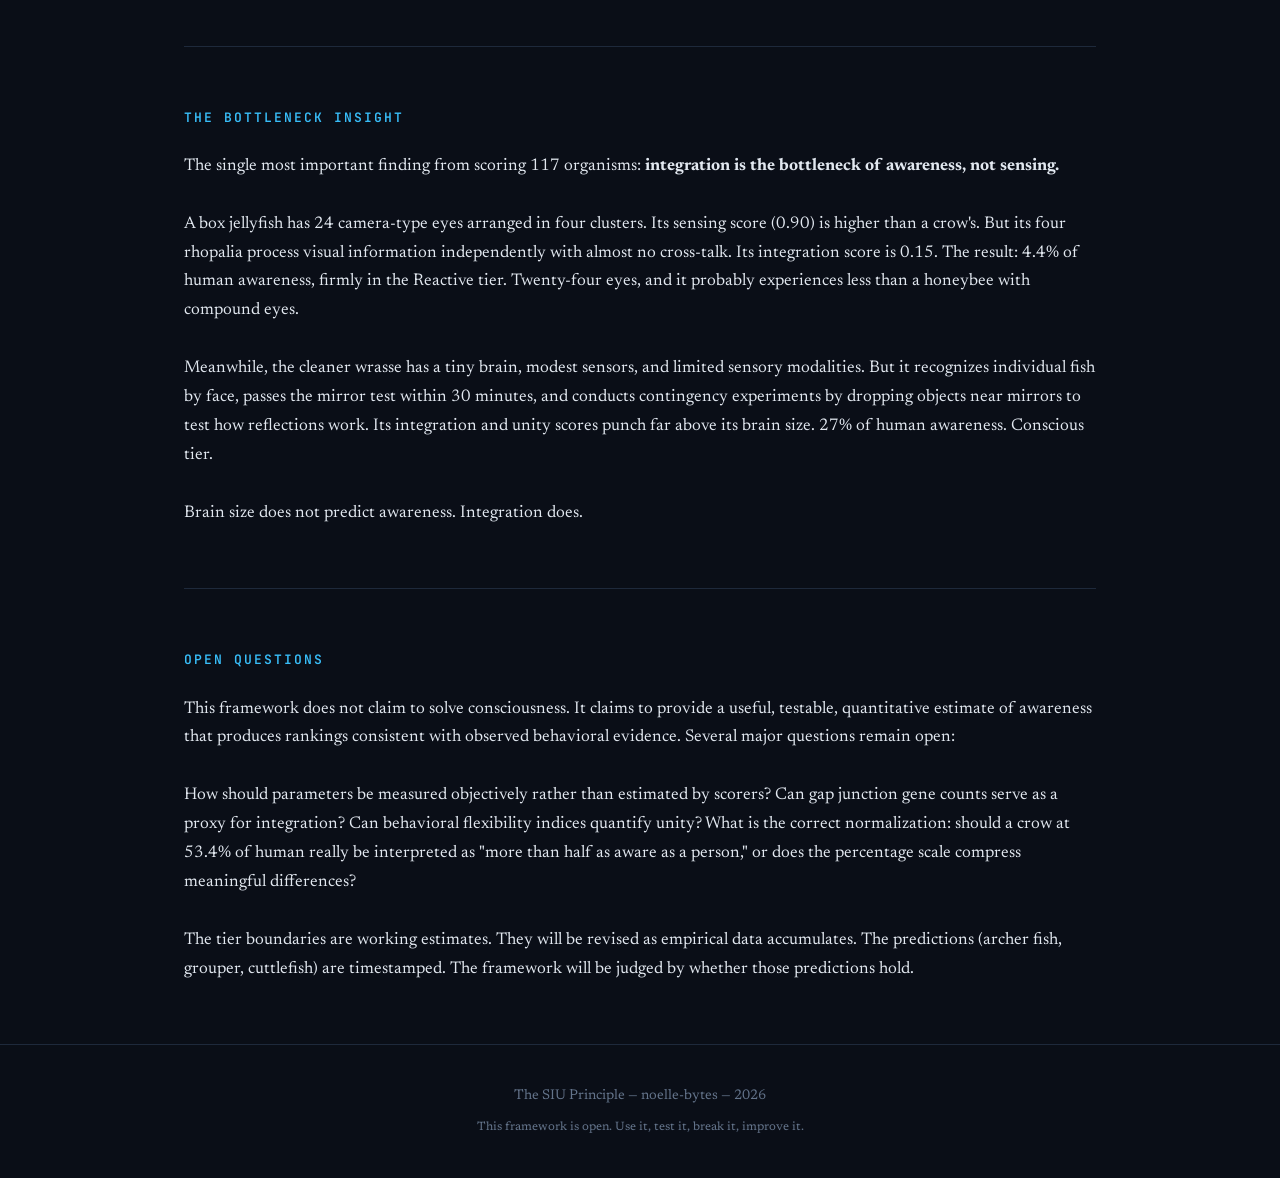
==== commit 410bae31: "Add files via upload" ====
--- a/index.html
+++ b/index.html
@@ -28,7 +28,7 @@
 
   <div class="hero">
     <h1>Awareness is <em>Sensing &times; Integration &times; Unity</em></h1>
-    <p class="subtitle">An open framework for quantifying awareness across all living organisms. No cortex required. No species excluded. 481 organisms scored. Testable predictions included.</p>
+    <p class="subtitle">An open framework for quantifying awareness across all living organisms. No cortex required. No species excluded. 556 organisms scored. Testable predictions included.</p>
   </div>
 
   <section>
@@ -59,7 +59,7 @@
     <h2>What's Been Scored</h2>
     <div class="card-grid">
       <div class="card">
-        <h3>481 Species</h3>
+        <h3>556 Species</h3>
         <p style="color: var(--text-dim)">From E. coli to humans, across 17 taxonomic groups. Deep dives completed for mammals (128), birds (121), insects (67), fish (52), reptiles (30), dinosaurs (11), amphibians (38), plus cephalopods, arachnids, crustaceans, plants, fungi, and single-celled organisms.</p>
       </div>
       <div class="card">
--- a/style.css
+++ b/style.css
@@ -133,7 +133,7 @@
   text-transform: uppercase; letter-spacing: 1px;
   color: var(--text-muted); text-align: left;
   padding: 10px 12px; border-bottom: 2px solid var(--border-accent);
-  position: sticky; top: 60px; background: var(--bg);
+  position: sticky; top: 56px; background: var(--bg); z-index: 10;
 }
 td {
   padding: 10px 12px; border-bottom: 1px solid var(--border);
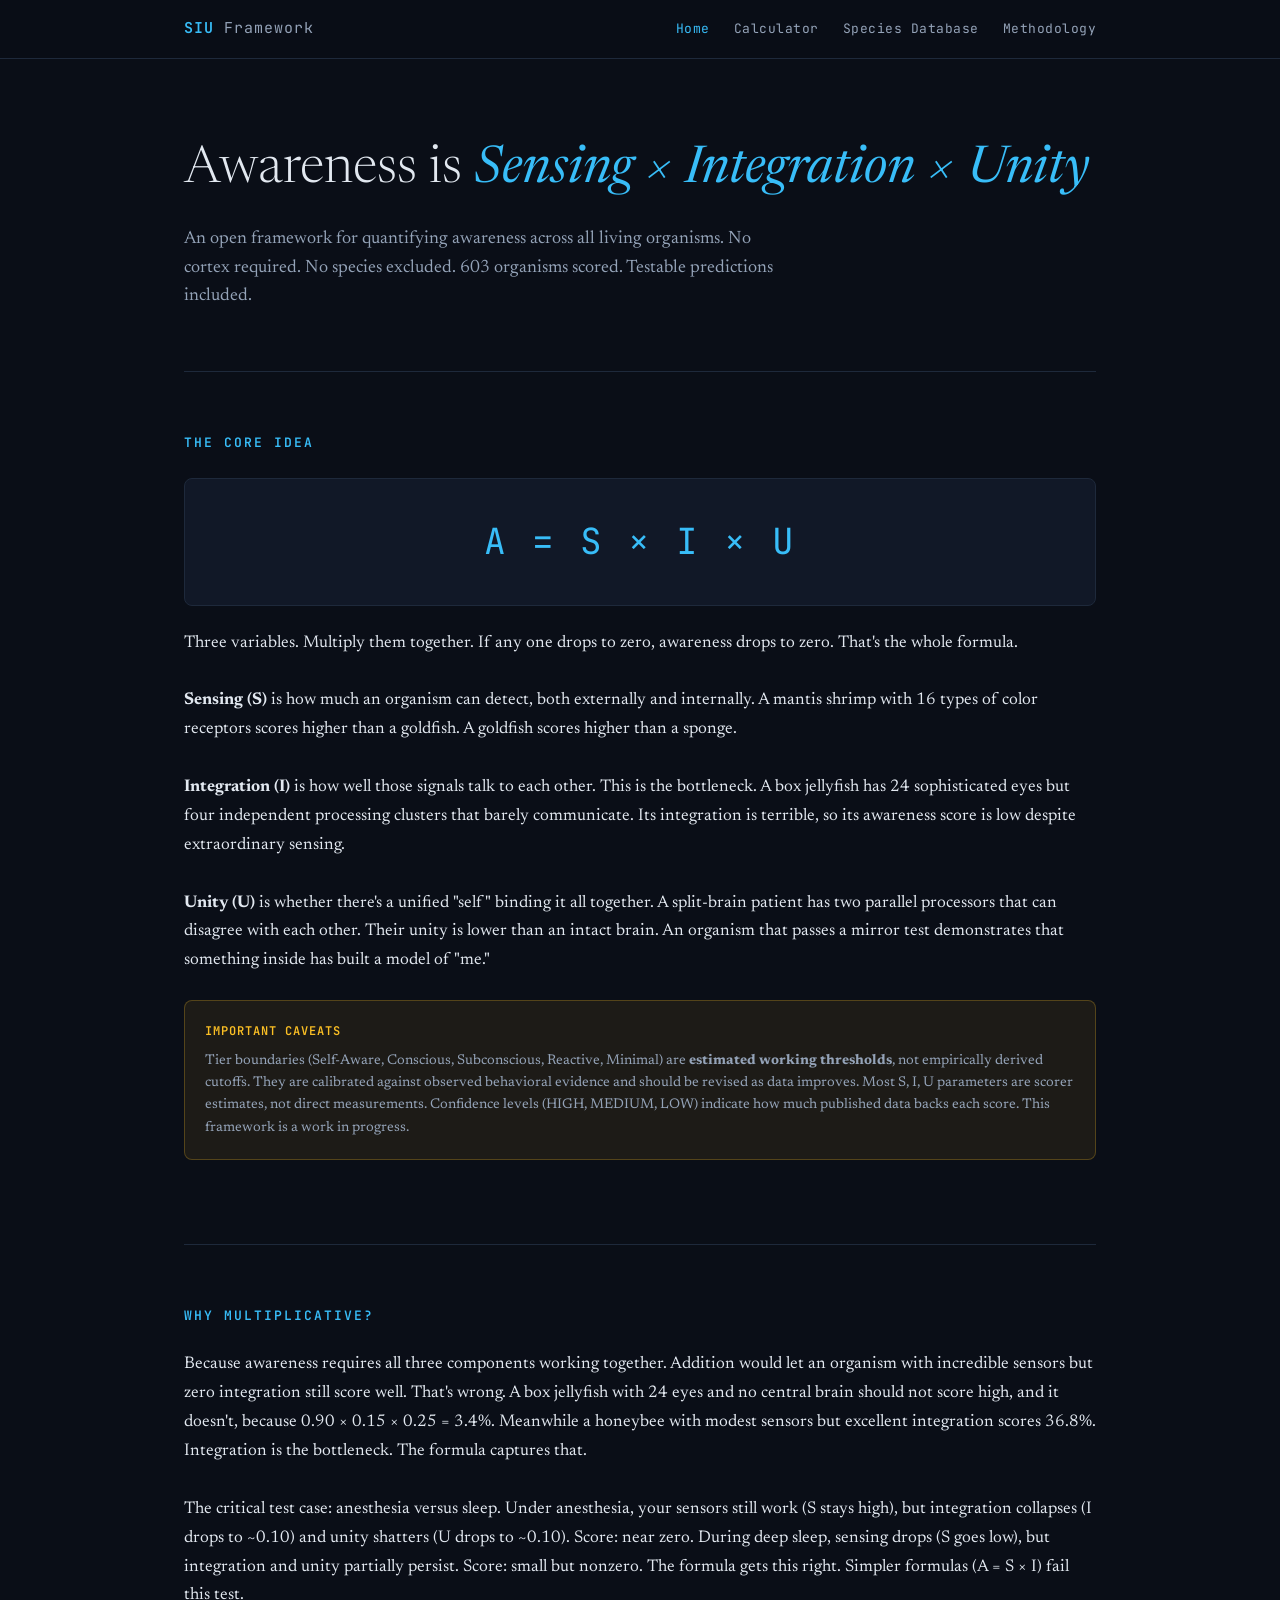
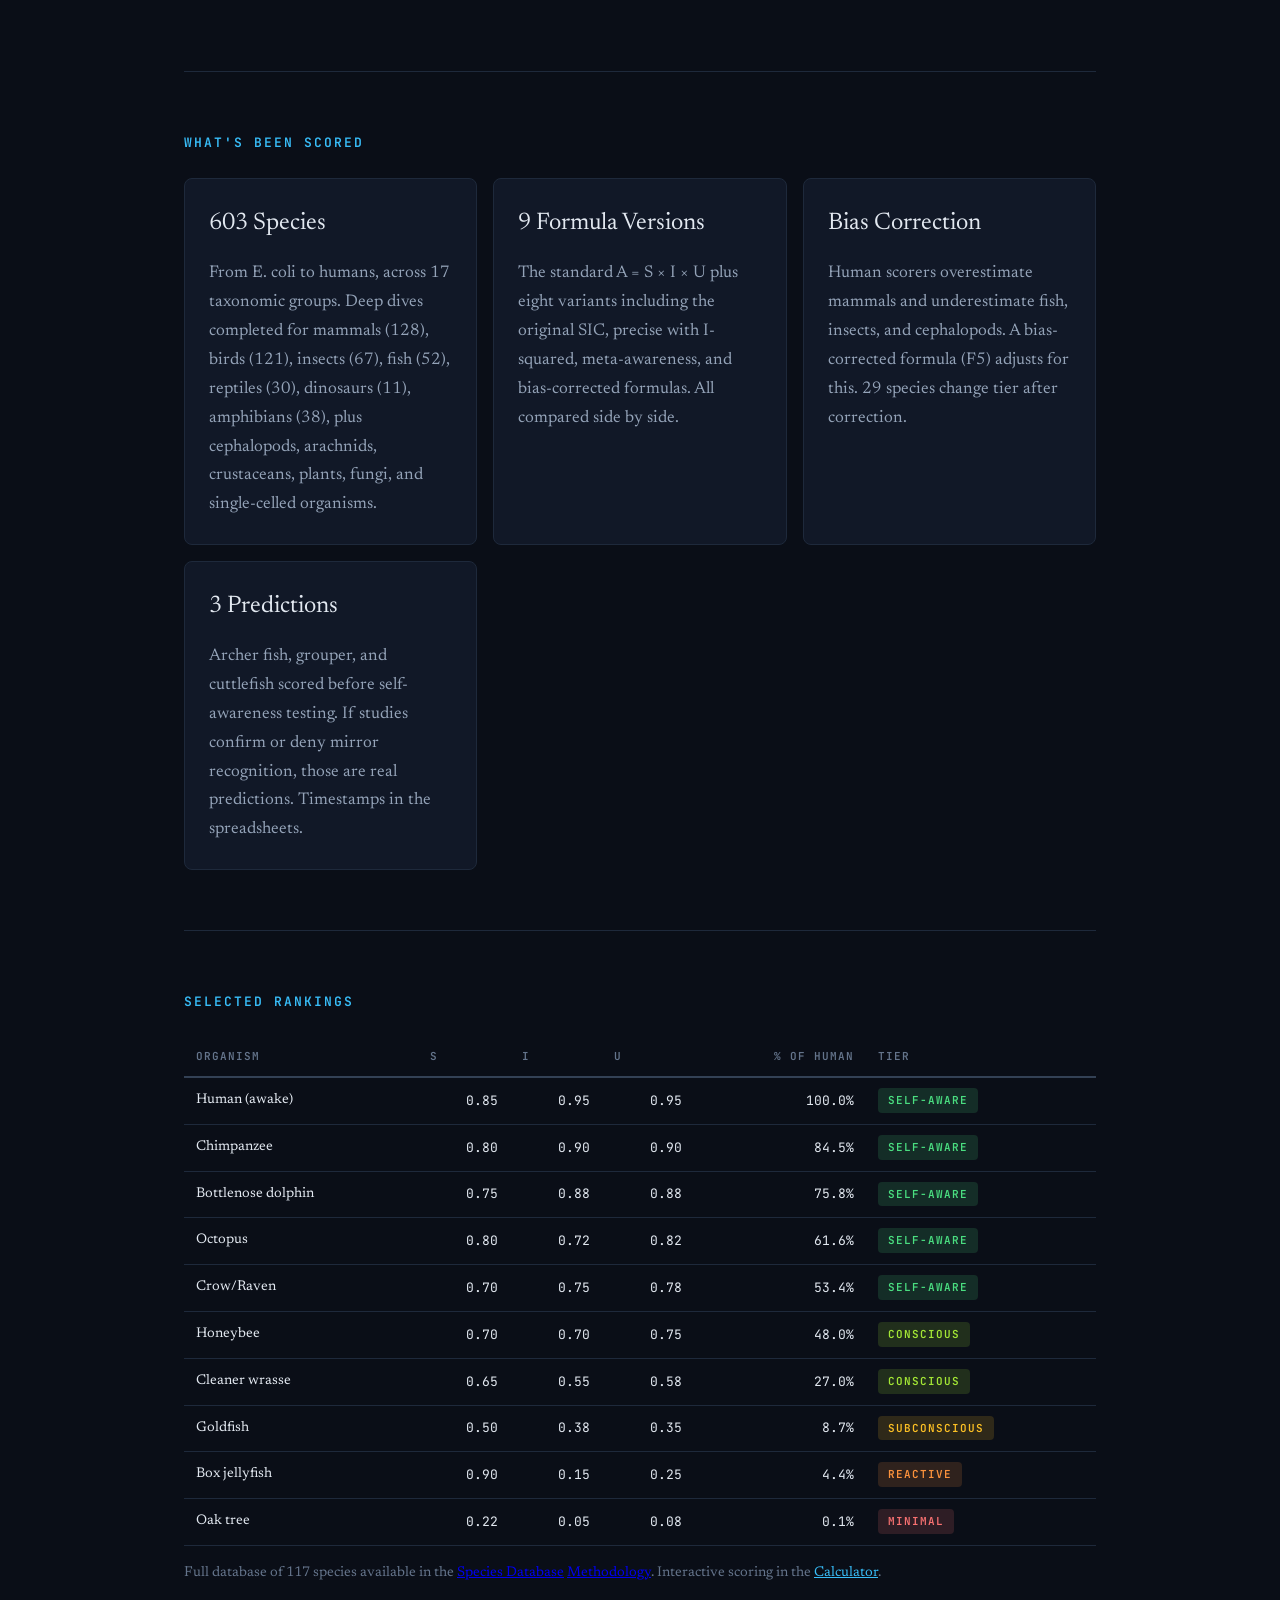
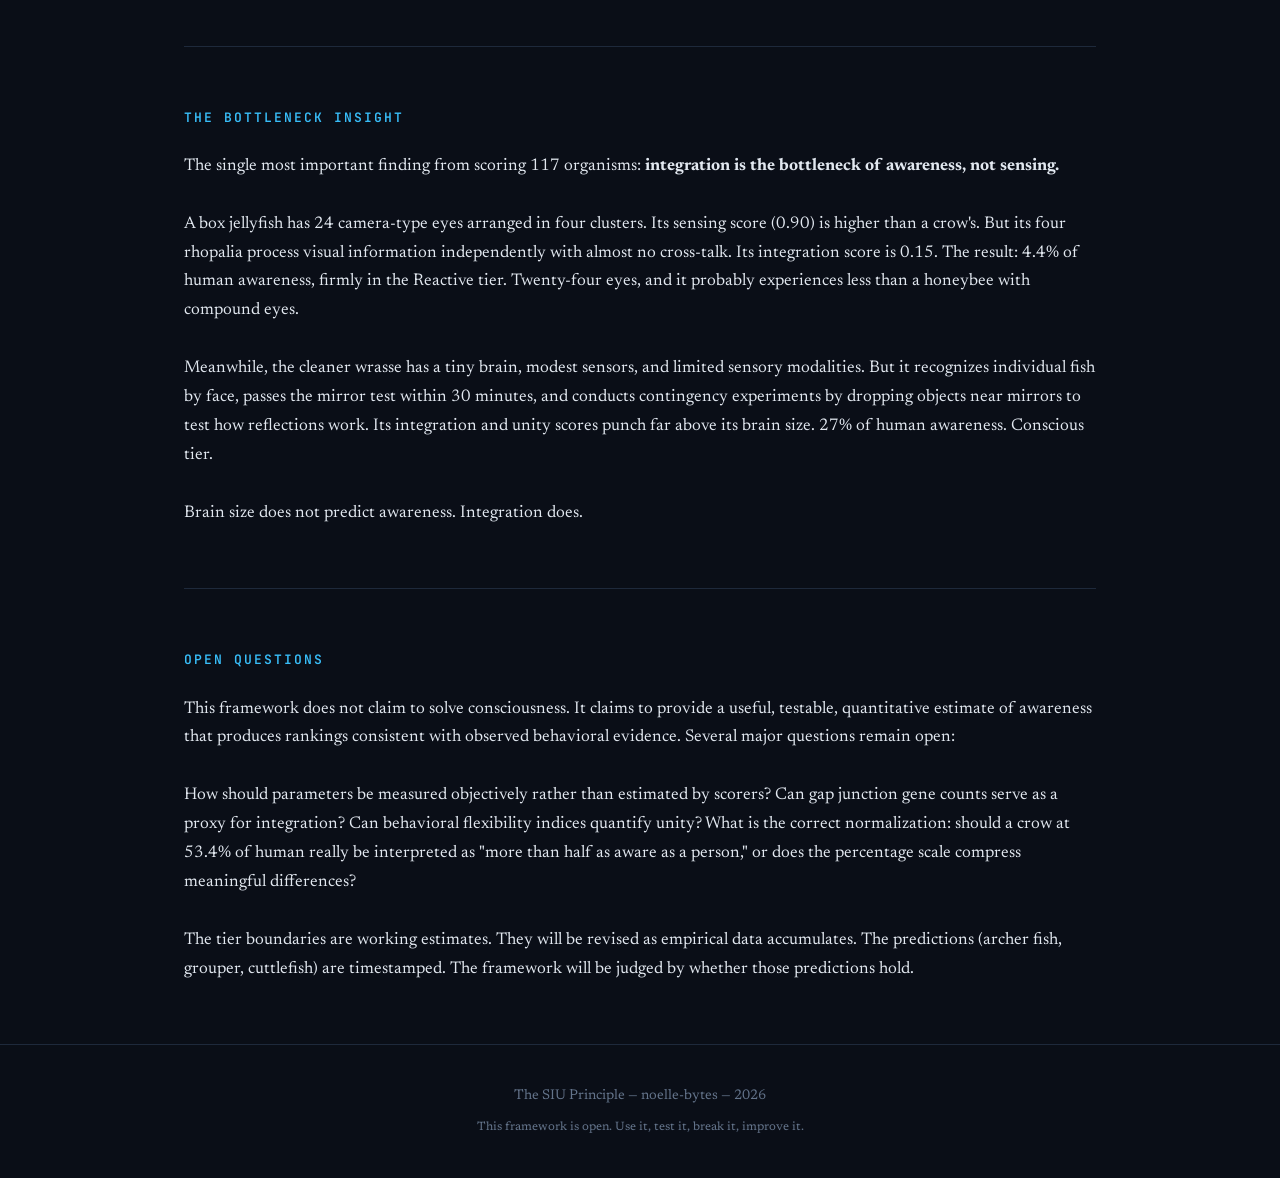
==== commit e9765b72: "Add files via upload" ====
--- a/index.html
+++ b/index.html
@@ -28,7 +28,7 @@
 
   <div class="hero">
     <h1>Awareness is <em>Sensing &times; Integration &times; Unity</em></h1>
-    <p class="subtitle">An open framework for quantifying awareness across all living organisms. No cortex required. No species excluded. 556 organisms scored. Testable predictions included.</p>
+    <p class="subtitle">An open framework for quantifying awareness across all living organisms. No cortex required. No species excluded. 603 organisms scored. Testable predictions included.</p>
   </div>
 
   <section>
@@ -59,7 +59,7 @@
     <h2>What's Been Scored</h2>
     <div class="card-grid">
       <div class="card">
-        <h3>556 Species</h3>
+        <h3>603 Species</h3>
         <p style="color: var(--text-dim)">From E. coli to humans, across 17 taxonomic groups. Deep dives completed for mammals (128), birds (121), insects (67), fish (52), reptiles (30), dinosaurs (11), amphibians (38), plus cephalopods, arachnids, crustaceans, plants, fungi, and single-celled organisms.</p>
       </div>
       <div class="card">
--- a/style.css
+++ b/style.css
@@ -133,7 +133,7 @@
   text-transform: uppercase; letter-spacing: 1px;
   color: var(--text-muted); text-align: left;
   padding: 10px 12px; border-bottom: 2px solid var(--border-accent);
-  position: sticky; top: 56px; background: var(--bg); z-index: 10;
+  position: sticky; top: 52px; background: #0a0e17; z-index: 50;
 }
 td {
   padding: 10px 12px; border-bottom: 1px solid var(--border);
@@ -235,10 +235,11 @@
 footer a { color: var(--accent); text-decoration: none; }
 
 /* RESPONSIVE */
-@media (max-width: 640px) {
+@media (max-width: 900px) {
   .hero { padding: 48px 0 36px; }
   section { padding: 36px 0; }
   nav .links { gap: 16px; }
   .slider-row { flex-wrap: wrap; }
   .calc-grid { grid-template-columns: 1fr !important; }
-}
+  th { position: static; }
+}
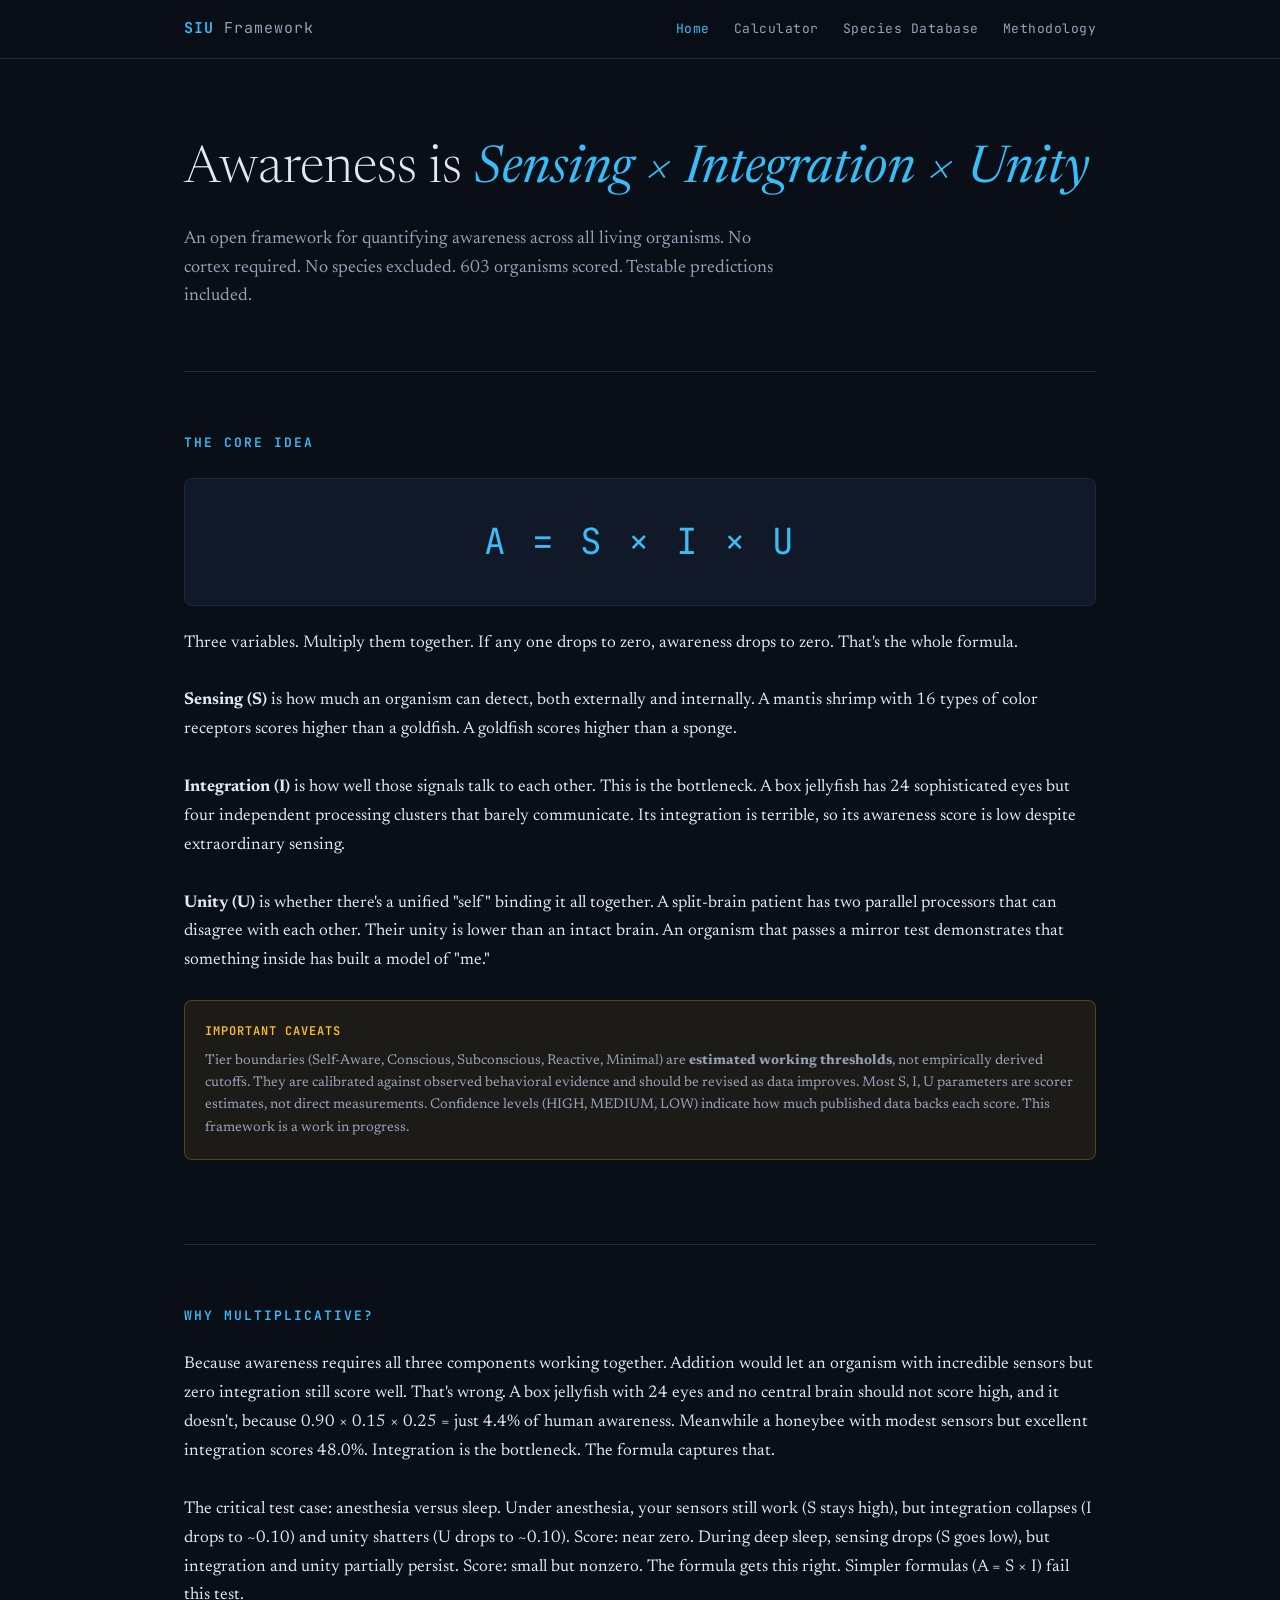
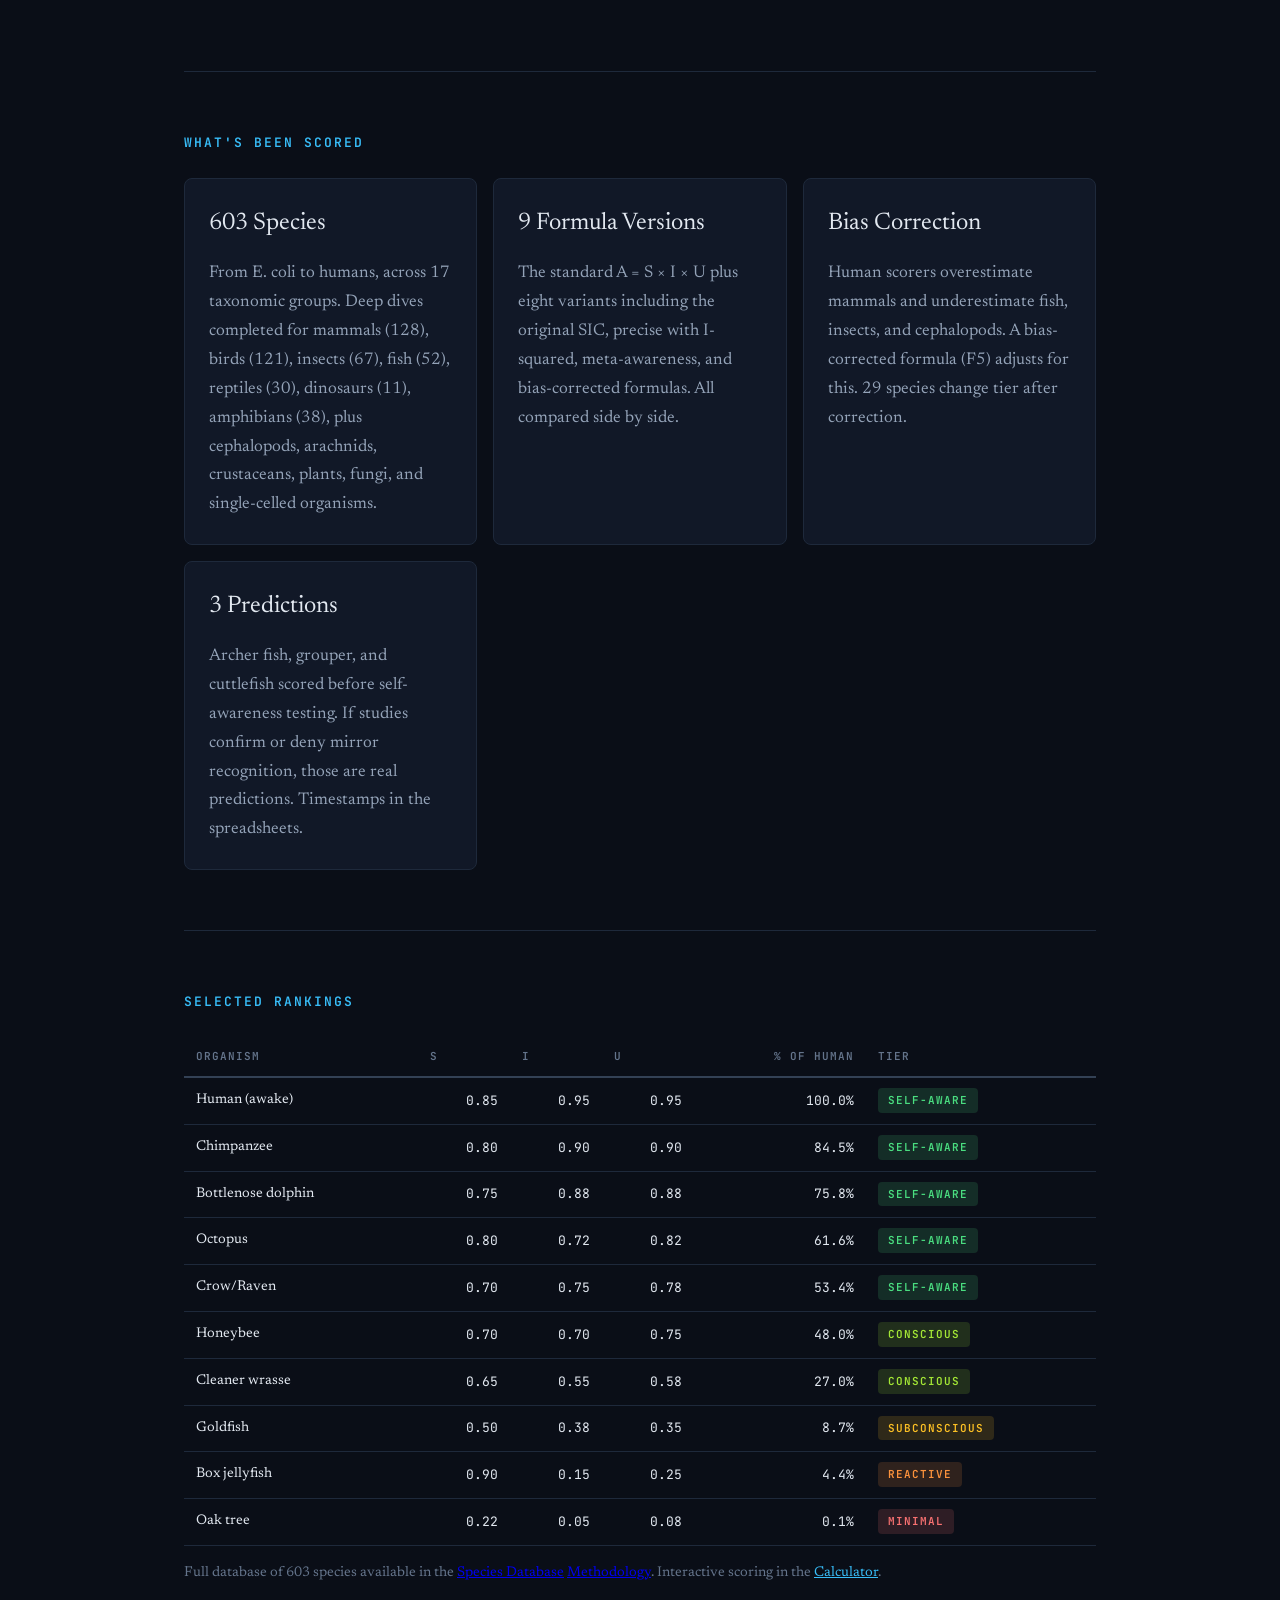
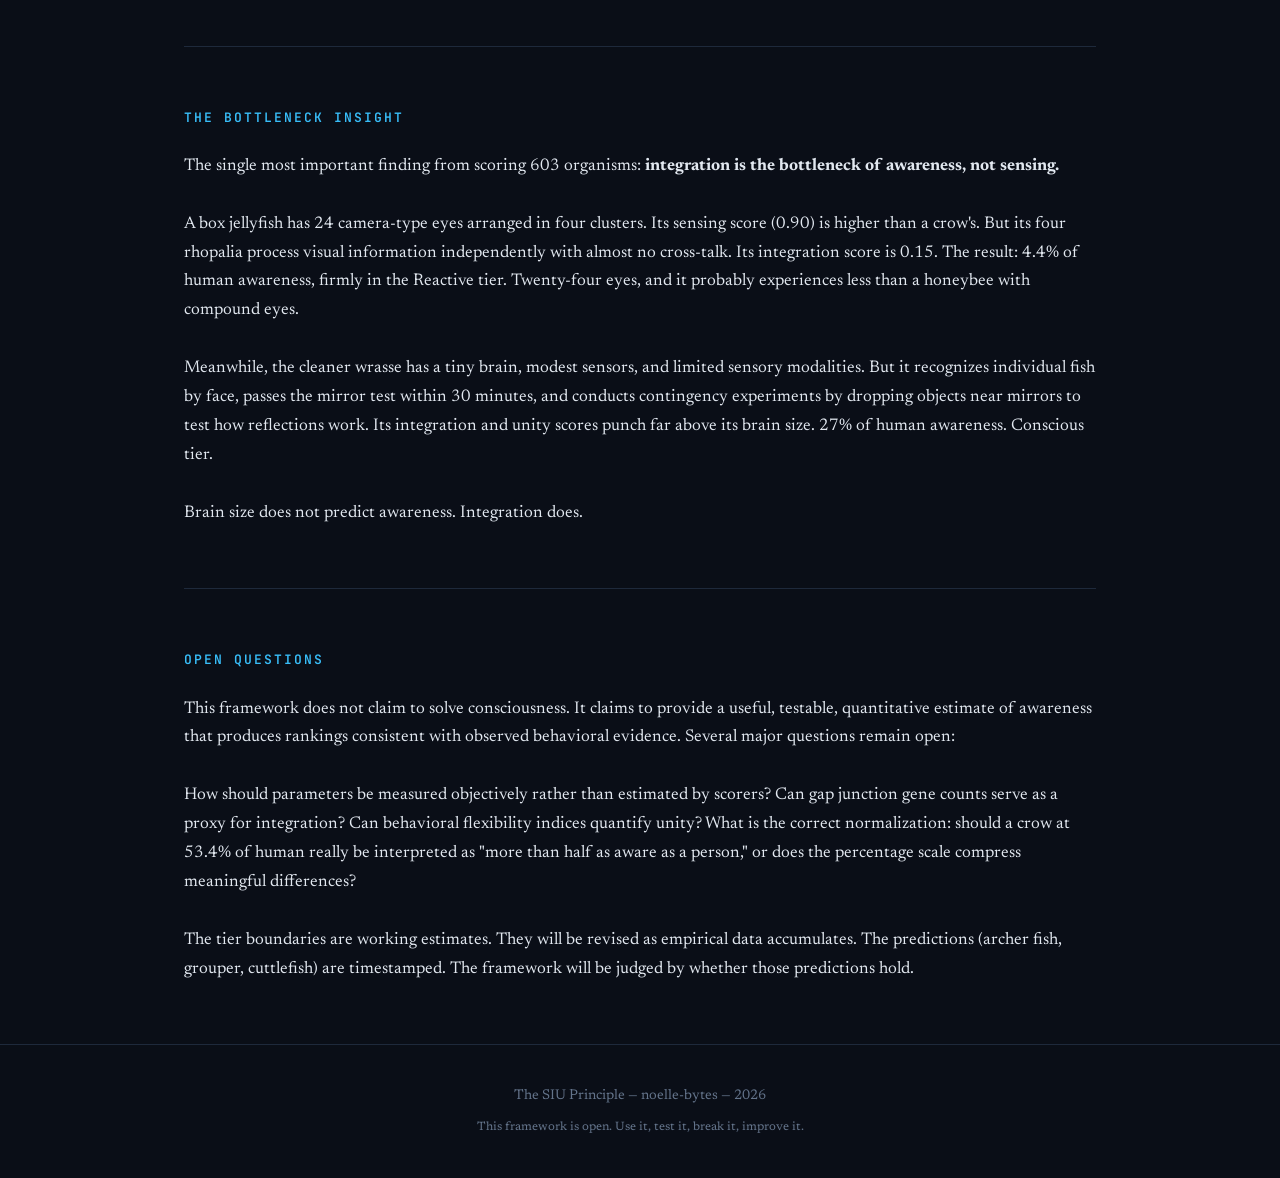
==== commit eecfa270: "Add files via upload" ====
--- a/index.html
+++ b/index.html
@@ -7,7 +7,7 @@
   <link rel="apple-touch-icon" href="icon-192.png">
   <meta name="viewport" content="width=device-width, initial-scale=1.0">
   <title>The SIU Principle - A Framework for Measuring Awareness</title>
-  <meta name="description" content="An open framework for quantifying awareness across all organisms using Sensing, Integration, and Unity. 117 species scored. Interactive calculator.">
+  <meta name="description" content="An open framework for quantifying awareness across all organisms using Sensing, Integration, and Unity. 603 species scored. Interactive calculator.">
   <link rel="stylesheet" href="style.css">
 </head>
 <body>
@@ -50,7 +50,7 @@
 
   <section>
     <h2>Why Multiplicative?</h2>
-    <p>Because awareness requires all three components working together. Addition would let an organism with incredible sensors but zero integration still score well. That's wrong. A box jellyfish with 24 eyes and no central brain should not score high, and it doesn't, because 0.90 &times; 0.15 &times; 0.25 = 3.4%. Meanwhile a honeybee with modest sensors but excellent integration scores 36.8%. Integration is the bottleneck. The formula captures that.</p>
+    <p>Because awareness requires all three components working together. Addition would let an organism with incredible sensors but zero integration still score well. That's wrong. A box jellyfish with 24 eyes and no central brain should not score high, and it doesn't, because 0.90 &times; 0.15 &times; 0.25 = just 4.4% of human awareness. Meanwhile a honeybee with modest sensors but excellent integration scores 48.0%. Integration is the bottleneck. The formula captures that.</p>
     <br>
     <p>The critical test case: anesthesia versus sleep. Under anesthesia, your sensors still work (S stays high), but integration collapses (I drops to ~0.10) and unity shatters (U drops to ~0.10). Score: near zero. During deep sleep, sensing drops (S goes low), but integration and unity partially persist. Score: small but nonzero. The formula gets this right. Simpler formulas (A = S &times; I) fail this test.</p>
   </section>
@@ -96,13 +96,13 @@
         <tr><td>Oak tree</td><td class="num">0.22</td><td class="num">0.05</td><td class="num">0.08</td><td class="num">0.1%</td><td><span class="tier-badge tier-minimal">Minimal</span></td></tr>
       </tbody>
     </table>
-    <p style="margin-top: 16px; font-size: 14px; color: var(--text-muted)">Full database of 117 species available in the <a href="species.html">Species Database</a>
+    <p style="margin-top: 16px; font-size: 14px; color: var(--text-muted)">Full database of 603 species available in the <a href="species.html">Species Database</a>
       <a href="methodology.html">Methodology</a>. Interactive scoring in the <a href="calculator.html" style="color: var(--accent)">Calculator</a>.</p>
   </section>
 
   <section>
     <h2>The Bottleneck Insight</h2>
-    <p>The single most important finding from scoring 117 organisms: <strong>integration is the bottleneck of awareness, not sensing.</strong></p>
+    <p>The single most important finding from scoring 603 organisms: <strong>integration is the bottleneck of awareness, not sensing.</strong></p>
     <br>
     <p>A box jellyfish has 24 camera-type eyes arranged in four clusters. Its sensing score (0.90) is higher than a crow's. But its four rhopalia process visual information independently with almost no cross-talk. Its integration score is 0.15. The result: 4.4% of human awareness, firmly in the Reactive tier. Twenty-four eyes, and it probably experiences less than a honeybee with compound eyes.</p>
     <br>
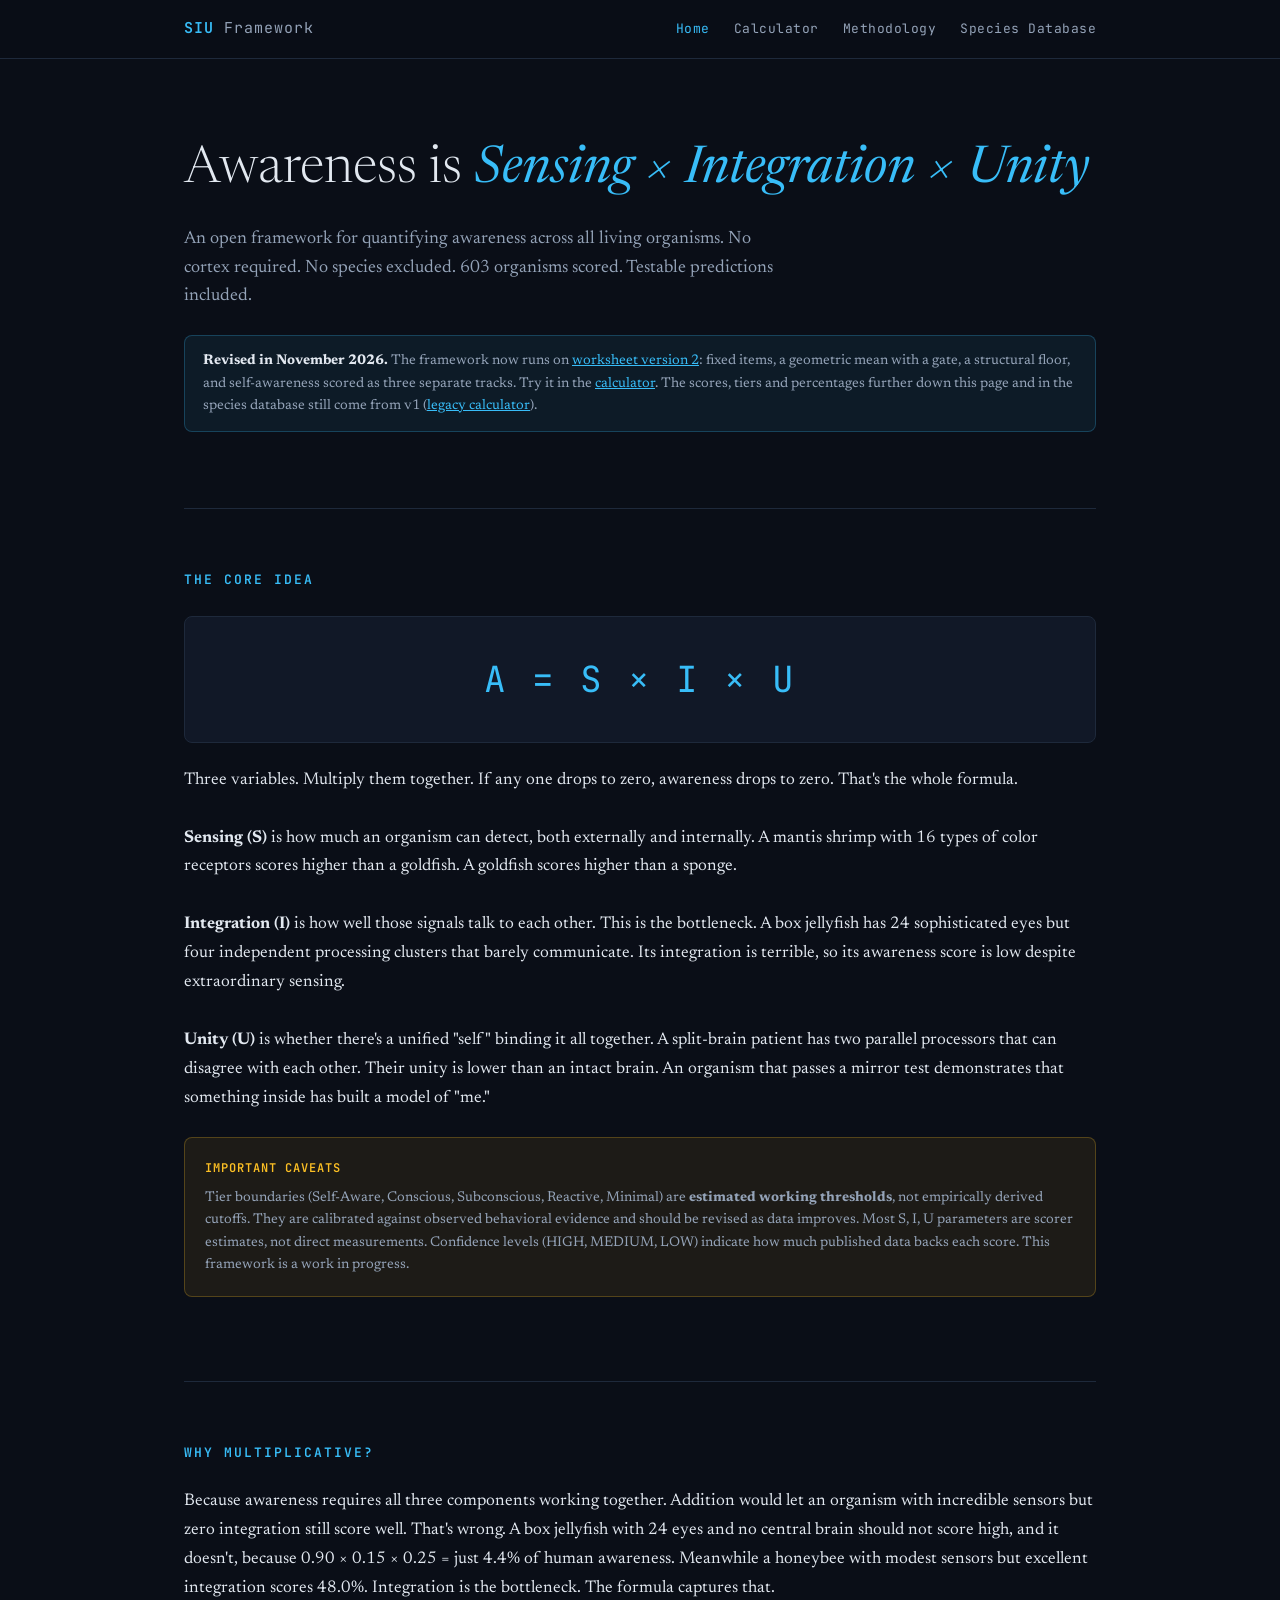
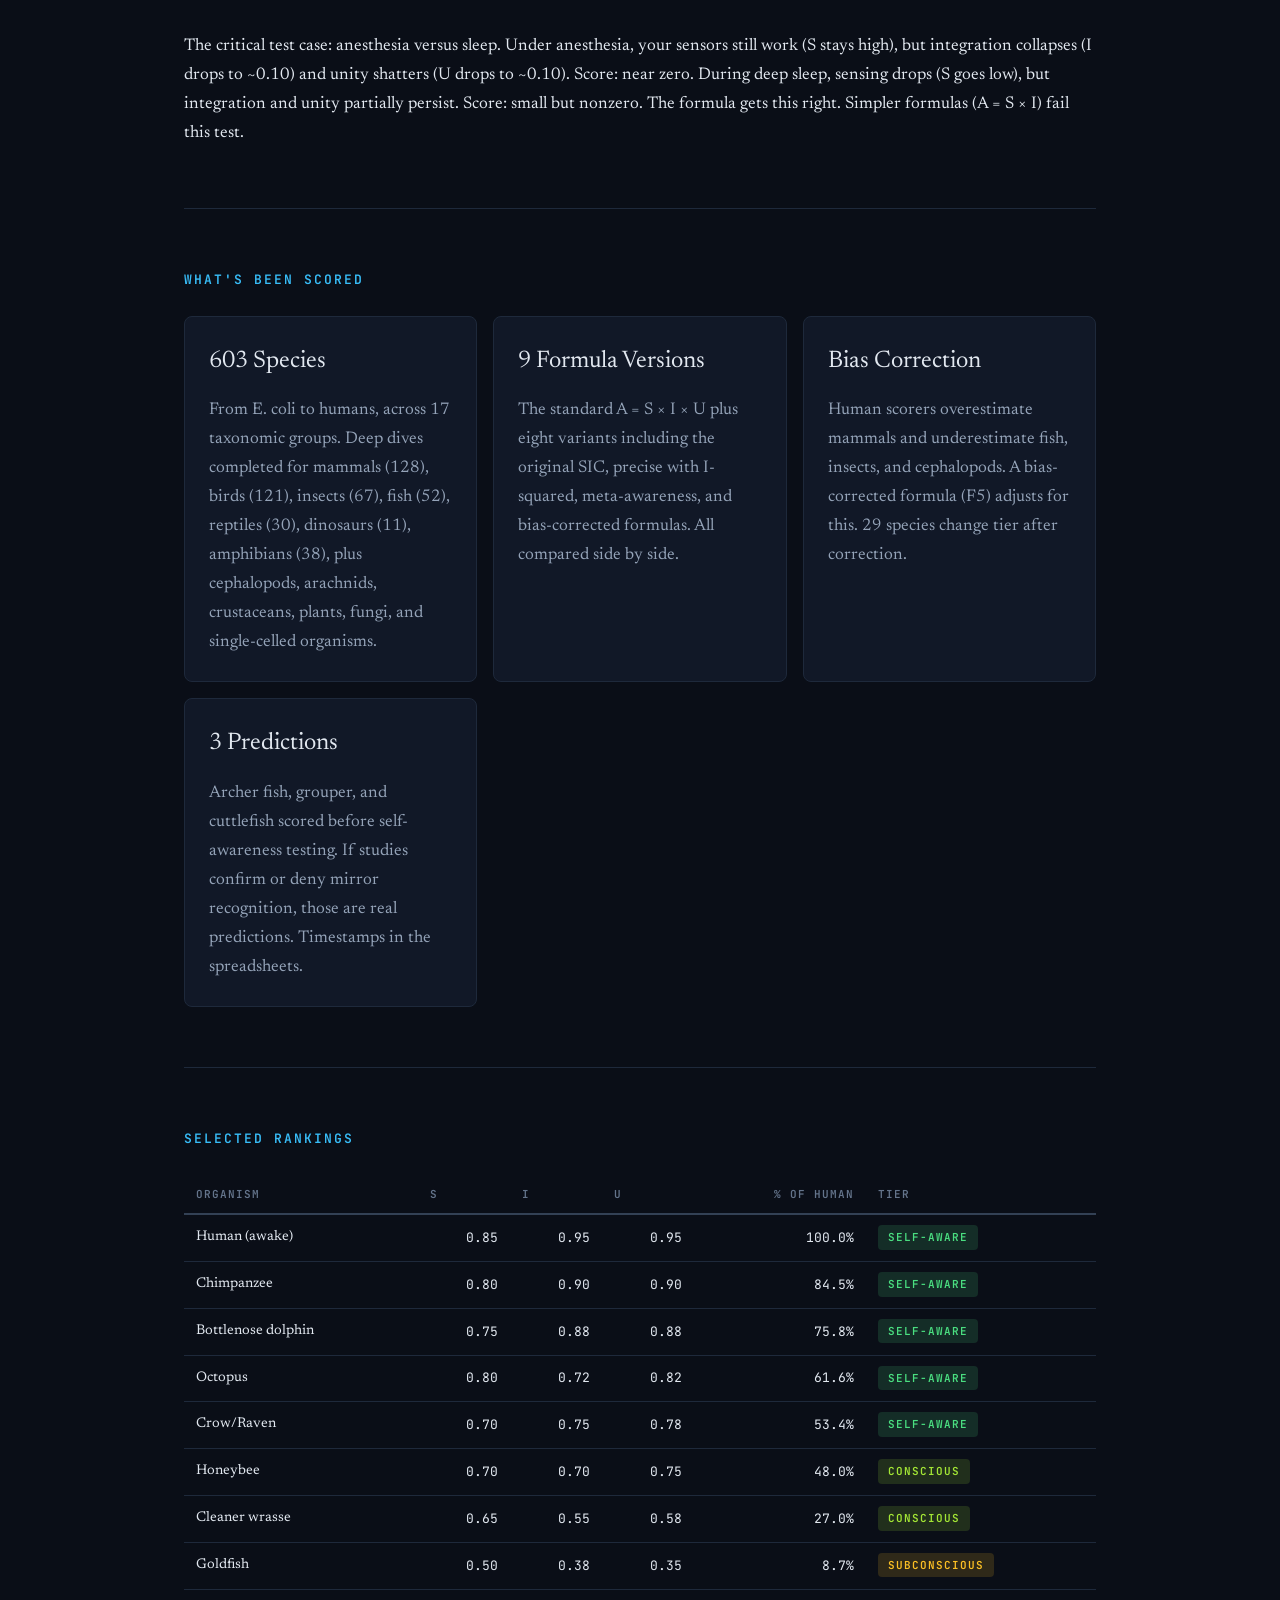
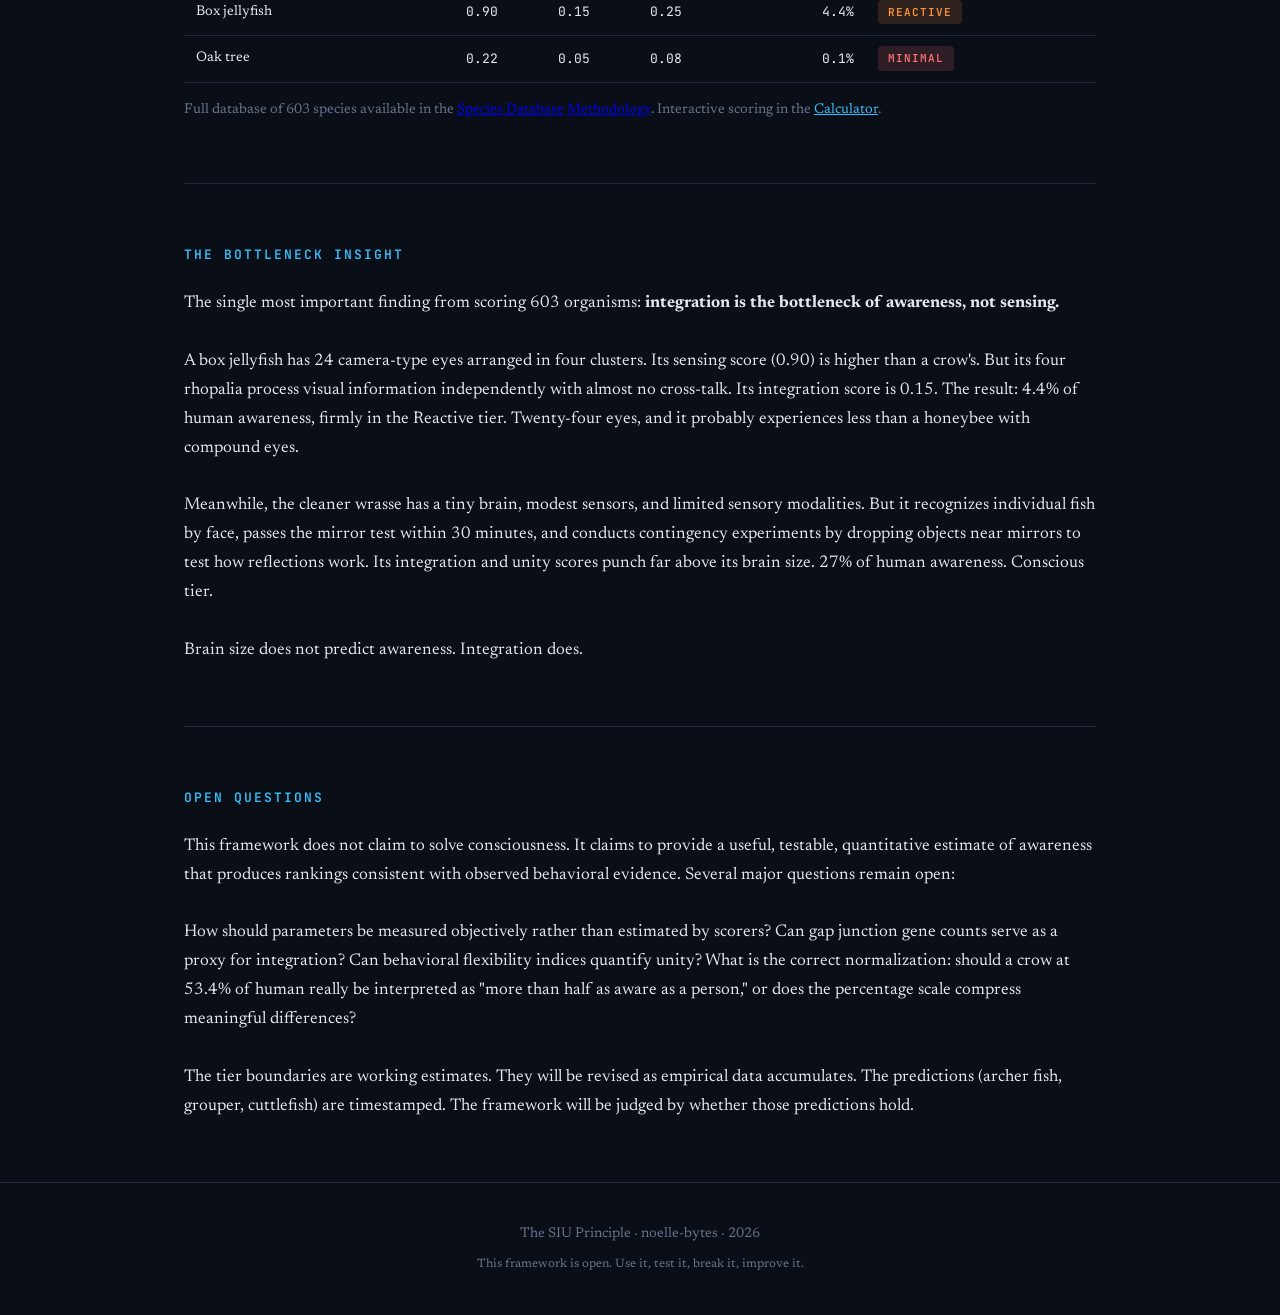
==== commit 64d622a1: "Add worksheet v2 calculator and methodology; keep v1 as legacy - calculator.html: item-level calcula" ====
--- a/index.html
+++ b/index.html
@@ -18,8 +18,8 @@
     <div class="links">
       <a href="index.html" class="active">Home</a>
       <a href="calculator.html">Calculator</a>
+      <a href="methodology.html">Methodology</a>
       <a href="species.html">Species Database</a>
-      <a href="methodology.html">Methodology</a>
     </div>
   </div>
 </nav>
@@ -29,6 +29,7 @@
   <div class="hero">
     <h1>Awareness is <em>Sensing &times; Integration &times; Unity</em></h1>
     <p class="subtitle">An open framework for quantifying awareness across all living organisms. No cortex required. No species excluded. 603 organisms scored. Testable predictions included.</p>
+    <div class="notice" style="margin-top: 24px"><strong>Revised in November 2026.</strong> The framework now runs on <a href="methodology.html">worksheet version 2</a>: fixed items, a geometric mean with a gate, a structural floor, and self-awareness scored as three separate tracks. Try it in the <a href="calculator.html">calculator</a>. The scores, tiers and percentages further down this page and in the species database still come from v1 (<a href="calculator-legacy.html">legacy calculator</a>).</div>
   </div>
 
   <section>
@@ -124,7 +125,7 @@
 
 <footer>
   <div class="container">
-    <p>The SIU Principle &mdash; noelle-bytes &mdash; 2026</p>
+    <p>The SIU Principle &middot; noelle-bytes &middot; 2026</p>
     <p style="margin-top: 8px; font-size: 12px;">This framework is open. Use it, test it, break it, improve it.</p>
   </div>
 </footer>
--- a/style.css
+++ b/style.css
@@ -243,3 +243,86 @@
   .calc-grid { grid-template-columns: 1fr !important; }
   th { position: static; }
 }
+
+/* ===== Worksheet v2 (calculator.html, methodology.html) ===== */
+.notice {
+  background: rgba(56, 189, 248, 0.07);
+  border: 1px solid rgba(56, 189, 248, 0.25);
+  border-radius: 8px; padding: 14px 18px; margin: 16px 0;
+  font-size: 14px; color: var(--text-dim); line-height: 1.6;
+}
+.notice strong { color: var(--text); }
+.notice a, .caveat a { color: var(--accent); }
+.v2-grid { display: grid; grid-template-columns: minmax(0, 1fr) 340px; gap: 32px; align-items: start; }
+.v2-results { position: sticky; top: 76px; max-height: calc(100vh - 92px); overflow-y: auto; }
+.step-card { background: var(--bg-card); border: 1px solid var(--border); border-radius: 8px; padding: 20px 22px; margin-bottom: 20px; }
+.step-card h3 { font-family: var(--mono); font-size: 13px; text-transform: uppercase; letter-spacing: 1.5px; color: var(--accent); margin-bottom: 4px; }
+.step-card .step-intro { font-size: 14px; color: var(--text-dim); margin-bottom: 8px; line-height: 1.55; }
+.term-head { font-family: var(--mono); font-size: 12px; color: var(--text); letter-spacing: 1px; text-transform: uppercase; margin: 18px 0 2px; display: flex; justify-content: space-between; }
+.term-head .term-val { color: var(--accent); }
+.item { display: grid; grid-template-columns: minmax(0, 1fr) auto; gap: 8px 16px; padding: 12px 0; border-bottom: 1px solid var(--border); align-items: center; }
+.item:last-child { border-bottom: none; }
+.item .code { font-family: var(--mono); font-size: 12px; font-weight: 600; color: var(--accent); margin-right: 6px; }
+.item .title { font-weight: 600; font-size: 15px; }
+.item .desc { font-size: 13px; color: var(--text-dim); line-height: 1.5; margin-top: 2px; }
+.item .flag { font-family: var(--mono); font-size: 10px; color: var(--text-muted); letter-spacing: 0.5px; text-transform: uppercase; margin-left: 6px; }
+.item.skipped .title, .item.skipped .desc { opacity: 0.45; }
+.item.disabled { opacity: 0.35; pointer-events: none; }
+.controls { display: flex; gap: 8px; align-items: center; justify-content: flex-end; flex-wrap: wrap; }
+.seg { display: inline-flex; border: 1px solid var(--border-accent); border-radius: 6px; overflow: hidden; }
+.seg button {
+  font-family: var(--mono); font-size: 12px; padding: 6px 10px; min-width: 34px;
+  background: transparent; color: var(--text-dim); border: none; border-right: 1px solid var(--border-accent); cursor: pointer;
+}
+.seg button:last-child { border-right: none; }
+.seg button:hover { color: var(--accent); }
+.seg button.on { background: var(--accent-dim); color: var(--accent); }
+.seg[data-group="items"] button.on[data-v="N"] { background: rgba(248,113,113,0.15); color: var(--tier-minimal); }
+.seg[data-group="items"] button.on[data-v="U"] { background: rgba(251,191,36,0.15); color: var(--tier-subconscious); }
+select.v2, input.v2, textarea.v2 {
+  background: var(--bg); color: var(--text); border: 1px solid var(--border-accent); border-radius: 6px;
+  font-family: var(--mono); font-size: 12px; padding: 6px 8px; outline: none;
+}
+input.v2, textarea.v2 { width: 100%; font-size: 14px; padding: 10px 12px; }
+textarea.v2 { min-height: 64px; resize: vertical; font-family: var(--serif); }
+select.v2:focus, input.v2:focus, textarea.v2:focus { border-color: var(--accent); }
+.res-row { display: flex; justify-content: space-between; align-items: baseline; padding: 6px 0; border-bottom: 1px solid var(--border); font-size: 14px; }
+.res-row:last-child { border-bottom: none; }
+.res-row .k { color: var(--text-dim); }
+.res-row .v { font-family: var(--mono); font-size: 14px; text-align: right; }
+.res-head { font-family: var(--mono); font-size: 11px; text-transform: uppercase; letter-spacing: 1.5px; color: var(--text-muted); margin: 18px 0 6px; }
+.res-head:first-child { margin-top: 0; }
+.ok { color: var(--tier-selfaware); }
+.bad { color: var(--tier-minimal); }
+.maybe { color: var(--tier-subconscious); }
+.small-note { font-size: 12px; color: var(--text-muted); line-height: 1.5; margin-top: 8px; }
+.btn {
+  font-family: var(--mono); font-size: 12px; padding: 8px 14px; border-radius: 6px; cursor: pointer;
+  border: 1px solid var(--accent); background: var(--accent-dim); color: var(--accent);
+}
+.btn.ghost { background: transparent; border-color: var(--border-accent); color: var(--text-dim); }
+.btn:hover { filter: brightness(1.2); }
+.btn-row { display: flex; gap: 8px; flex-wrap: wrap; margin-top: 16px; }
+.preset-group { font-family: var(--mono); font-size: 10px; color: var(--text-muted); text-transform: uppercase; letter-spacing: 1px; margin: 10px 0 4px; }
+.band-badge { display: inline-block; padding: 3px 10px; border-radius: 4px; font-family: var(--mono); font-size: 12px; font-weight: 600; }
+.mobile-bar { display: none; }
+.v2-table td, .v2-table th { font-size: 13px; }
+.v2-table td.mono { font-family: var(--mono); white-space: nowrap; }
+.v2-prose p { margin-bottom: 14px; }
+.v2-prose ul, .v2-prose ol { margin: 0 0 16px 22px; }
+.v2-prose li { margin-bottom: 8px; }
+.toc a { color: var(--accent); text-decoration: none; font-family: var(--mono); font-size: 13px; }
+@media (max-width: 900px) {
+  .v2-grid { grid-template-columns: 1fr; }
+  .v2-results { position: static; }
+  .item { grid-template-columns: 1fr; }
+  .controls { justify-content: flex-start; }
+  .mobile-bar {
+    display: flex; position: fixed; left: 0; right: 0; bottom: 0; z-index: 120;
+    background: rgba(10,14,23,0.96); border-top: 1px solid var(--border-accent);
+    padding: 10px 16px; font-family: var(--mono); font-size: 12px; gap: 10px; align-items: center; justify-content: space-between;
+  }
+  .v2-results { max-height: none; overflow: visible; }
+  .mobile-bar span:first-child { white-space: nowrap; }
+  body.has-mobile-bar { padding-bottom: 64px; }
+}
